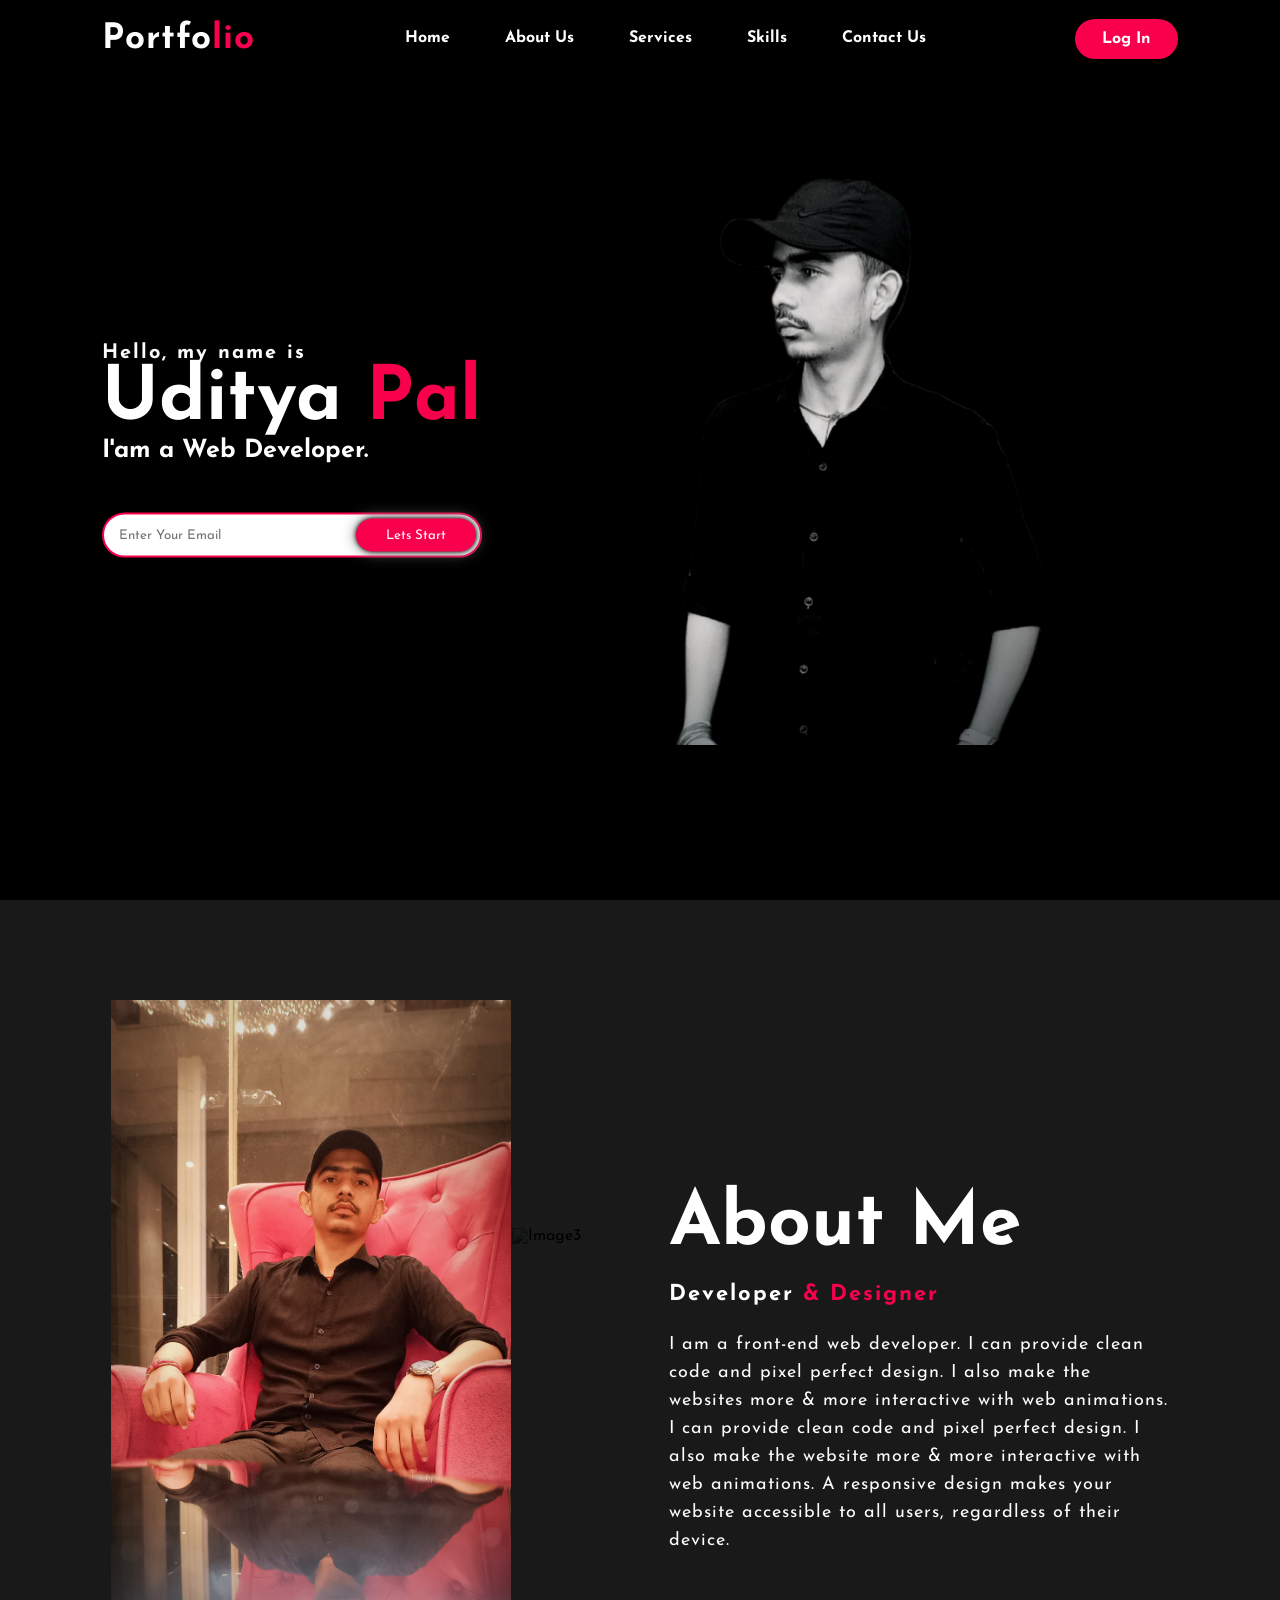
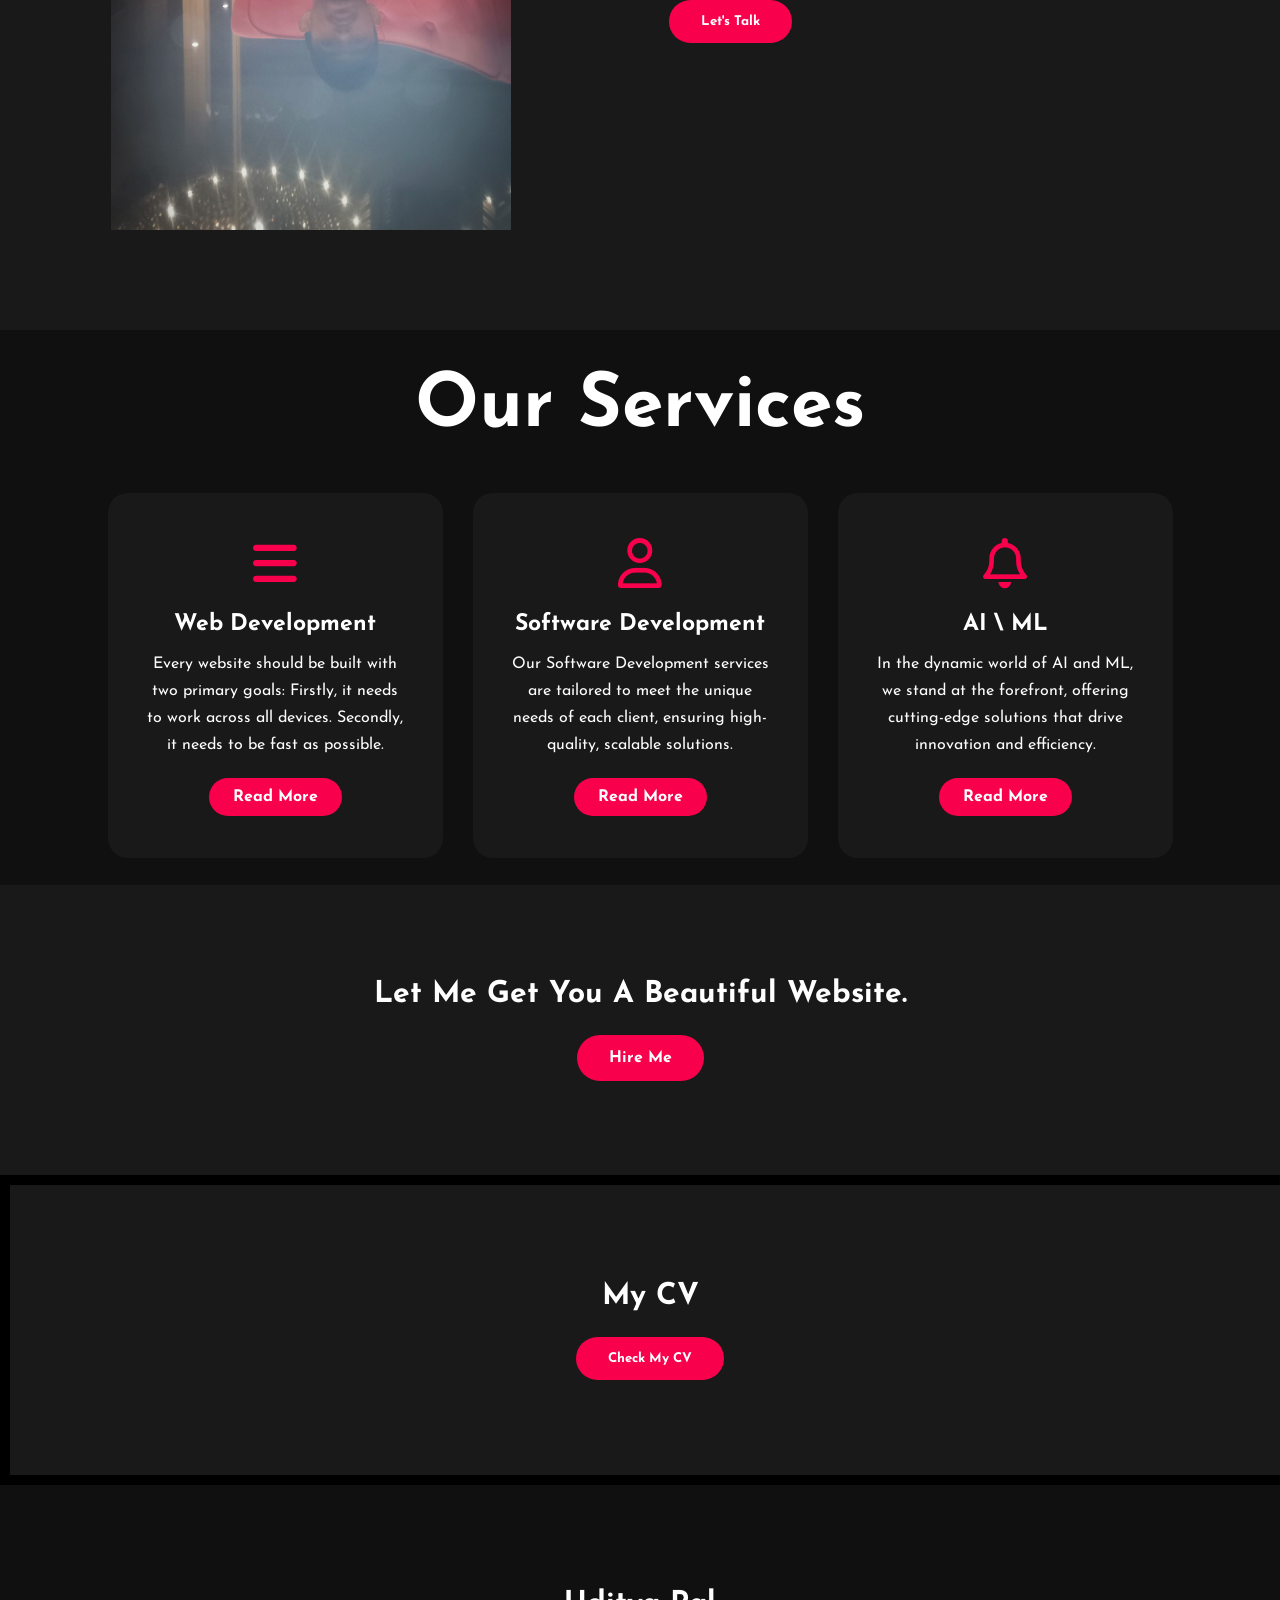
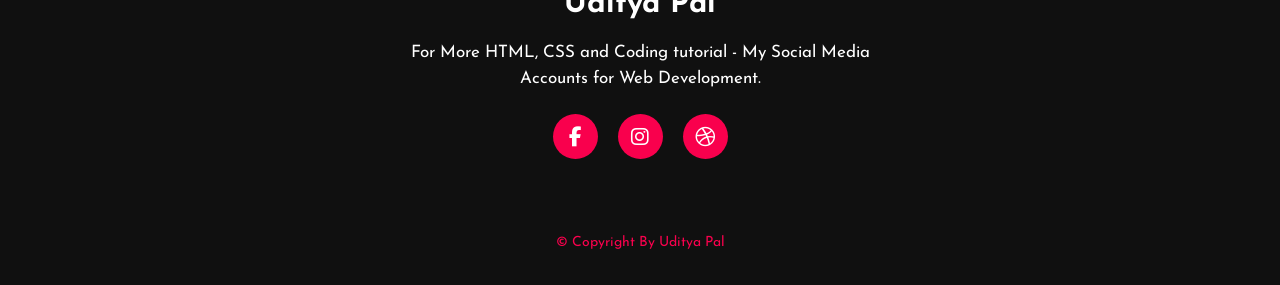
==== index.html @ d12c1356 "fix" ====
<!DOCTYPE html>
<html lang="en">
  <head>
    <meta charset="UTF-8" />
    <meta name="viewport" content="width=device-width, initial-scale=1.0" />
    <meta name="description" content="MY PORTFOLIO WEBSITE" />
    <title>MY PORTFOLIO WEBSITE</title>
    <link rel="stylesheet" href="style.css" />
    <link rel="preconnect" href="https://fonts.googleapis.com" />
    <link rel="preconnect" href="https://fonts.gstatic.com" crossorigin />
    <link
      href="https://fonts.googleapis.com/css2?family=Josefin+Sans:ital,wght@0,100;0,200;0,300;0,400;0,500;0,600;0,700;1,100;1,200;1,300;1,400;1,500;1,600;1,700&display=swap"
      rel="stylesheet"
    />
    <link
      rel="stylesheet"
      href="https://cdnjs.cloudflare.com/ajax/libs/font-awesome/6.5.1/css/all.min.css"
      integrity="sha512-DTOQO9RWCH3ppGqcWaEA1BIZOC6xxalwEsw9c2QQeAIftl+Vegovlnee1c9QX4TctnWMn13TZye+giMm8e2LwA=="
      crossorigin="anonymous"
      referrerpolicy="no-referrer"
    />
  </head>
  <body>
    <div class="hero" id="Home">
      <nav>
        <h2 class="logo">Portfo<span>lio</span></h2>
        <ul>
          <li><a href="#Home">Home</a></li>
          <li><a href="#About">About Us</a></li>
          <li><a href="#services">Services</a></li>
          <li><a href="skill.html">Skills</a></li>
          <li><a href="#">Contact Us</a></li>
        </ul>
        <a href="login.html" target="_blank" class="btn">Log In</a>
      </nav>
      <div class="content">
        <h4>Hello, my name is</h4>
        <h1>Uditya <span>Pal</span></h1>
        <h3>I'am a Web Developer.</h3>
        <div class="newsletter">
          <form>
            <input
              type="email"
              name="email"
              id="mail"
              placeholder="Enter Your Email"
            />
            <input type="submit" name="submit" value="Lets Start" />
          </form>
        </div>
      </div>
    </div>
    <!-- About Section  -->
    <section class="about" id="About">
      <div class="main">
        <img src="./Assets/image2.jpg" alt="image2" />
        <img
          id="image3"
          src="https://encrypted-tbn0.gstatic.com/images?q=tbn:ANd9GcSW08mKrQ0xqwx54o-N0h3GNaSxqOYgHWDZ5w&usqp=CAU"
          alt="Image3"
        />
        <div class="about-text">
          <h2>About Me</h2>
          <h5>Developer <span>& Designer</span></h5>
          <p>
            I am a front-end web developer. I can provide clean code and pixel
            perfect design. I also make the websites more & more interactive
            with web animations. I can provide clean code and pixel perfect
            design. I also make the website more & more interactive with web
            animations. A responsive design makes your website accessible to all
            users, regardless of their device.
          </p>
          <button type="button">Let's Talk</button>
        </div>
      </div>
    </section>

    <!-- Services section -->
    <section>
      <div class="services" id="services">
        <div class="title">
          <h2>Our Services</h2>
        </div>
        <div class="box">
          <div class="card">
         
            <i class="fa-solid fa-bars"></i>
            <h5>Web Development</h5>
            <div class="para">
              <p>
                Every website should be built with two primary goals: Firstly,
                it needs to work across all devices. Secondly, it needs to be
                fast as possible.
              </p>
              <p style="text-align: center">
                <a href="#" class="button">Read More</a>
              </p>
            </div>
          </div>
          <div class="card">
            <i class="fa-regular fa-user"></i>
            <h5>Software Development</h5>
            <div class="para">
              <p>
                Our Software Development services are tailored to meet the unique needs of each client, ensuring high-quality, scalable solutions.
              </p>
              <p style="text-align: center">
                <a href="#" class="button">Read More</a>
              </p>
            </div>
          </div>
          <div class="card">
            <i class="fa-regular fa-bell"></i>
            <h5>AI \ ML</h5>
            <div class="para">
              <p>
                In the dynamic world of AI and ML, we stand at the forefront, offering cutting-edge solutions that drive innovation and efficiency.
              </p>
              <p style="text-align: center">
                <a href="#" class="button">Read More</a>
              </p>
            </div>
          </div>
        </div>
      </div>
    </section>
    <!-- Contact me  -->

    <div class="contact-me">
      <p>Let Me Get You A Beautiful Website.</p>
      <a href="#" class="button-two">Hire Me</a>
    </div>
    <div class="My-cv">
      <p>My CV</p>
      <button class="button-two" onclick="window.open('Resume.pdf')">
        Check My CV
      </button>
    </div>

    <!-- Footer  -->

    <footer>
      <p>Uditya Pal</p>
      <p>
        For More HTML, CSS and Coding tutorial - My Social Media Accounts for
        Web Development.
      </p>
      <div class="social">
        <a href="#"><i class="fa-brands fa-facebook-f"></i></a>
        <a href="#"><i class="fa-brands fa-instagram"></i></a>
        <a href="#"><i class="fa-brands fa-dribbble"></i></a>
      </div>
      <p class="end">&copy; Copyright By Uditya Pal</p>
    </footer>
    <script src="script.js"></script>
  </body>
</html>
---- style.css ----
* {
    margin: 0;
    padding: 0;
    box-sizing: border-box;
    font-family: 'Josefin Sans', sans-serif;
}

body {
    background-color: #000000;
    height: 100vh;
    width: 100vw;
    overflow-x: hidden;
}

.hero {
    height: 100vh;
    width: 100vw;
    background-image: url(./Assets/Image-1.jpg);
    background-size: 69vw;
    background-position: center;
    background-repeat: no-repeat;
    object-fit: contain;
    overflow-x: hidden;
}

nav {
    display: flex;
    align-items: center;
    justify-content: space-between;
    padding-top: 1.5%;
    padding-right: 8%;
    padding-left: 8%;
}

.logo {
    color: white;
    font-size: 35px;
    letter-spacing: 1px;
    cursor: pointer;
}

.logo span {
    color: #f9004d;
}

nav ul li {
    list-style-type: none;
    display: inline-block;
    padding: 10px 25px;
}

nav ul li a {
    color: white;
    text-decoration: none;
    font-weight: bold;
    text-transform: capitalize;
}

li a::after {
    content: '';
    display: flex;
    width: 100%;
    height: 2px;
    background-color: rgb(255, 0, 0);
    border-radius: 5px;
    left: 0;
    top: 17px;
    transform-origin: right;
    transform: scaleX(0);
    transition: transform 0.5s;
}

li a:hover::after {
    transform-origin: left;
    transform: scaleX(1);
}

nav ul li a:hover {
    color: #f9004d;
    transition: 0.4s;
}

.btn {
    background-color: #f9004d;
    color: white;
    text-decoration: none;
    border: 2px solid transparent;
    font-weight: bold;
    border-radius: 30px;
    padding: 10px 25px;
    transition: 0.4s;
}

.btn:hover {
    transform: scale(1.2);
    color: red;
    background-color: white;
    text-shadow: 2px 2px 10px rgba(68, 68, 66, 0.386);
}

.content {
    position: absolute;
    top: 50%;
    left: 8%;
    transform: translateY(-50%);
}

h1 {
    color: white;
    margin: 4%, 0%, 4%, 0%;
    font-size: 75px;
}

h3 {
    color: white;
    font-size: 25px;
    margin-bottom: 50px;
}

h4 {
    color: #fcfcfc;
    letter-spacing: 2px;
    font-size: 20px;
}

.newsletter form {
    width: 380px;
    max-width: 100%;
    position: relative;
}

.newsletter form input:first-child {
    display: inline-block;
    width: 100%;
    padding: 14px 130px 14px 15px;
    border: 2px solid #f9004d;
    outline: none;
    border-radius: 30px;
}

.newsletter form input:nth-child(2) {
    position: absolute;
    display: inline-block;
    outline: none;
    border: none;
    padding: 10px 30px;
    border-radius: 30px;
    background-color: #f9004d;
    color: white;
    box-shadow: 0px 0px 5px #000, 0px 0px 15px #858585;
    top: 6px;
    right: 6px;
    cursor: pointer;
}

.newsletter form input:nth-child(2):hover {
    background-color: rgb(198, 36, 74);
}

.content h1 span {
    color: #f9004d;
}

.about {
    width: 100%;
    padding: 100px 0px;
    background-color: #191919;
}

.about img {
    height: auto;
    width: 400px;
}

.about-text {
    width: 500px;
}

.main {
    width:100vw;
    max-width: 95%;
    margin: 0 auto;
    display: flex;
    align-items: center;
    justify-content: space-around;
}

#image3{
    mix-blend-mode: multiply;
    /* filter: contrast(1); */
    position: absolute;
    left: 40%;
    z-index: 1;
    margin-bottom: 28%;
}
.about-text h2 {
    position: relative;
    color: white;
    font-size: 75px;
    z-index: 2;
    text-transform: capitalize;
    margin-bottom: 20px;
}

.about-text h5 {
    position: relative;
    z-index: 2;
    color: white;
    letter-spacing: 2px;
    font-size: 22px;
    margin-bottom: 25px;
    text-transform: capitalize;
}

.about-text h5 span {
    position: relative;
    color: #f9004d;
    z-index: 2;
}

.about-text p {
    color: #fcfcfc;
    position: relative;
    letter-spacing: 1px;
    z-index: 2;
    line-height: 28px;
    font-size: 18px;
    margin-bottom: 45px;
}

button {
    background-color: #f9004d;
    color: white;
    text-decoration: none;
    border: 2px solid transparent;
    font-weight: bold;
    padding: 13px 30px;
    border-radius: 30px;
    transition: 0.4s;
}

button:hover {
    background-color: transparent;
    border: 2px solid #f9004d;
    cursor: pointer;
}

.services {
    background-color: #101010;
    width: 100vw;
    padding: 10px 0px;
}

.title h2 {
    color: white;
    font-size: 75px;
    width: 1130px;
    margin: 30px auto;
    text-align: center;
}

.box {
    display: flex;
    justify-content: center;
    align-items: center;
    min-height: 400px;
}

.card {
    height: 365px;
    width: 335px;
    padding: 20px 35px;
    background: #191919;
    border-radius: 20px;
    margin: 15px;
    position: relative;
    overflow: hidden;
    text-align: center;
}

.card i {
    color: #f9004d;
    font-size: 50px;
    margin: 25px 0px;
    display: block;
    text-align: center;
}

.card h5 {
    color: white;
    font-size: 23px;
    margin-bottom: 15px;
}
.para p {
    color: #fcfcfc;
    font-size: 16px;
    margin-bottom: 25px;
    line-height: 27px;
}

.card .button {
    background-color: #f9004d;
    color: white;
    text-decoration: none;
    border: 2px solid transparent;
    font-weight: bold;
    padding: 9px 22px;
    border-radius: 30px;
    transition: 0.4s;
}

.card .button:hover {
    background-color: transparent;
    border: 2px solid #f9004d;
    cursor: pointer;
}

.contact-me {
    width: 100%;
    height: 290px;
    background: #191919;
    display: flex;
    justify-content: center;
    align-items: center;
    flex-direction: column;
}

.contact-me p {
    color: white;
    font-size: 30px;
    font-weight: bold;
    margin-bottom: 25px;
}

.contact-me .button-two {
    background-color: #f9004d;
    color: white;
    text-decoration: none;
    border: 2px solid transparent;
    font-weight: bold;
    padding: 13px 30px;
    border-radius: 30px;
    transition: 0.4s;
}

.contact-me .button-two:hover {
    background-color: transparent;
    border: 2px solid #f9004d;
    cursor: pointer;
}

.My-cv {
    width: 100%;
    height: 290px;
    background: #191919;
    display: flex;
    justify-content: center;
    align-items: center;
    flex-direction: column;
    margin: 10px;
}

.My-cv p {
    color: white;
    font-size: 30px;
    font-weight: bold;
    margin-bottom: 25px;
}

.My-cv .button-two {
    background-color: #f9004d;
    color: white;
    text-decoration: none;
    border: 2px solid transparent;
    font-weight: bold;
    padding: 13px 30px;
    border-radius: 30px;
    transition: 0.4s;
}

.My-cv .button-two:hover {
    background-color: transparent;
    border: 2px solid #f9004d;
    cursor: pointer;
}

footer {
    position: relative;
    width: 100%;
    height: 400px;
    background: #101010;
    display: flex;
    flex-direction: column;
    align-items: center;
    justify-content: center;
}

footer p:nth-child(1) {
    font-size: 30px;
    font-weight: bold;
    color: white;
    margin-bottom: 20px;
}

footer p:nth-child(2) {
    color: white;
    font-size: 17px;
    width: 500px;
    text-align: center;
    line-height: 26px;
}

.social {
    display: flex;
}

.social a {
    width: 45px;
    height: 45px;
    display: flex;
    align-items: center;
    justify-content: center;
    background: #f9004d;
    border-radius: 50%;
    margin: 22px 10px;
    color: white;
    text-decoration: none;
    font-size: 20px;
}

.social a:hover {
    transform: scale(1.3);
    transition: 0.3s;
}

.end {
    position: absolute;
    color: #f9004d;
    bottom: 35px;
    font-size: 14px;
}

@media screen and (max-width: 768px) {
    body {
        overflow-x: hidden;
    }
    .hero {
        background-size: 100vw;
        overflow-x: hidden;
    }

    nav {
        padding-right: 5%;
        padding-left: 5%;
    }

    .content {
        left: 5%;
    }

    .about {
        padding: 50px 0px;
    }

    .about img {
        width: 300px;
    }

    .about-text {
        width: 400px;
    }

    .main {
        flex-direction: column;
    }

    .about-text h2 {
        font-size: 50px;
    }

    .about-text h5 {
        font-size: 20px;
    }

    .about-text p {
        font-size: 16px;
    }

    .services {
        padding: 50px 0px;
    }

    .title h2 {
        font-size: 50px;
    }

    .box {
        flex-direction: column;
    }

    .card {
        width: 100%;
        margin: 10px 0px;
    }

    .card h5 {
        font-size: 20px;
    }

    .para p {
        font-size: 14px;
    }

    .contact-me {
        height: 250px;
    }

    .contact-me p {
        font-size: 25px;
    }

    .contact-me .button-two {
        padding: 10px 25px;
    }

    .My-cv {
        height: 250px;
    }

    .My-cv p {
        font-size: 25px;
    }

    .My-cv .button-two {
        padding: 10px 25px;
    }

    footer {
        height: 350px;
    }

    footer p:nth-child(1) {
        font-size: 25px;
    }

    footer p:nth-child(2) {
        font-size: 15px;
    }

    .social a {
        width: 40px;
        height: 40px;
        font-size: 18px;
    }

    .end {
        font-size: 12px;
    }
}

@media screen and (max-width: 480px) {
    body{
        min-height: 100vh;
       width: 100vw;   
        overflow-x: hidden;
    }
    .hero {
        background-size: cover;
    }

    .logo {
        font-size: 25px;
    }

    nav ul li {
        padding: 5px 15px;
    }

    .btn {
        padding: 8px 20px;
    }

    .content {
        left: 3%;
    }

    h1 {
        font-size: 50px;
    }

    h3 {
        font-size: 20px;
    }

    .about img {
        width: 250px;
    }

    .about-text {
        width: 300px;
    }

    .about-text h2 {
        font-size: 40px;
    }

    .about-text h5 {
        font-size: 18px;
    }

    .about-text p {
        font-size: 14px;
    }

    .title h2 {
        font-size: 40px;
        justify-content: center;
    }

    .card {
        width: 90%;
    }

    .card h5 {
        font-size: 18px;
    }

    .para p {
        font-size: 12px;
    }

    .contact-me p {
        font-size: 20px;
    }

    .contact-me .button-two {
        padding: 8px 20px;
    }

    .My-cv p {
        font-size: 20px;
    }

    .My-cv .button-two {
        padding: 8px 20px;
    }

    footer p:nth-child(1) {
        font-size: 20px;
    }

    footer p:nth-child(2) {
        font-size: 14px;
    }

    .social a {
        width: 35px;
        height: 35px;
        font-size: 16px;
    }

    .end {
        font-size: 10px;
    }
}
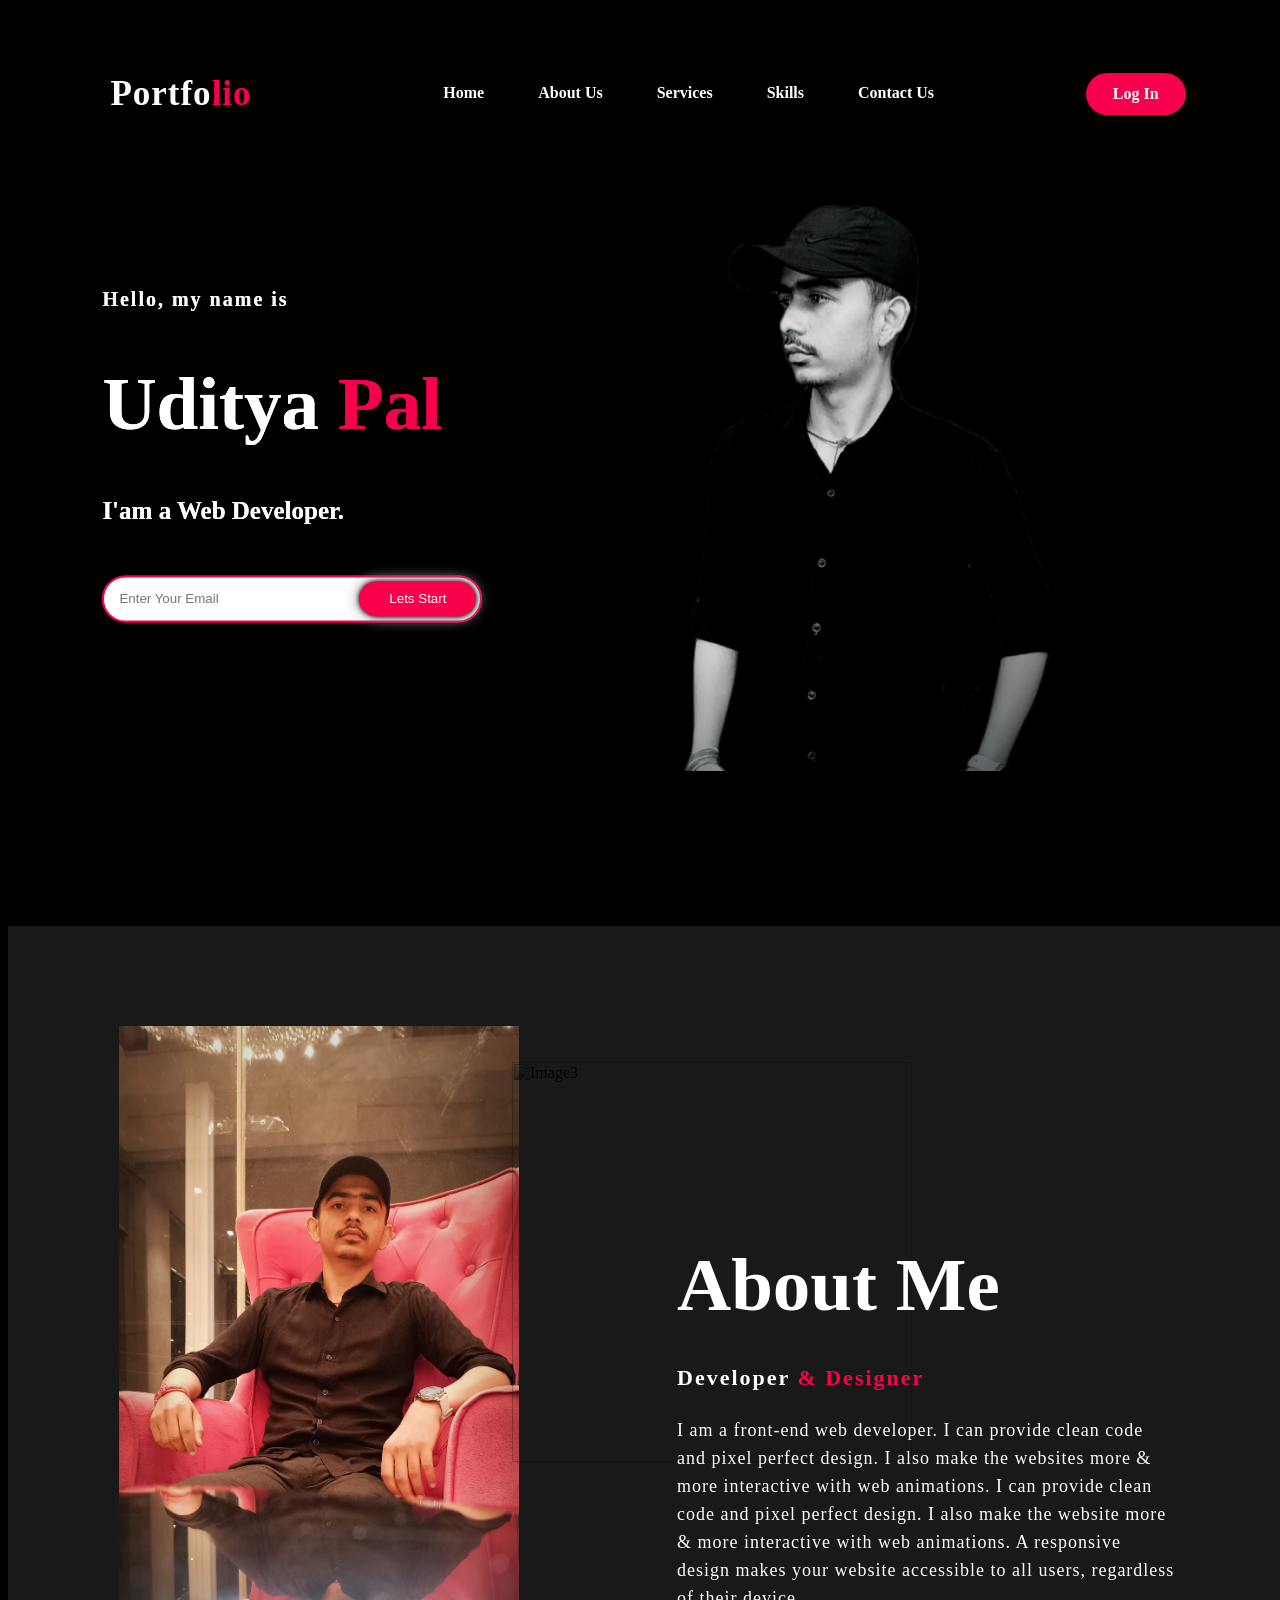
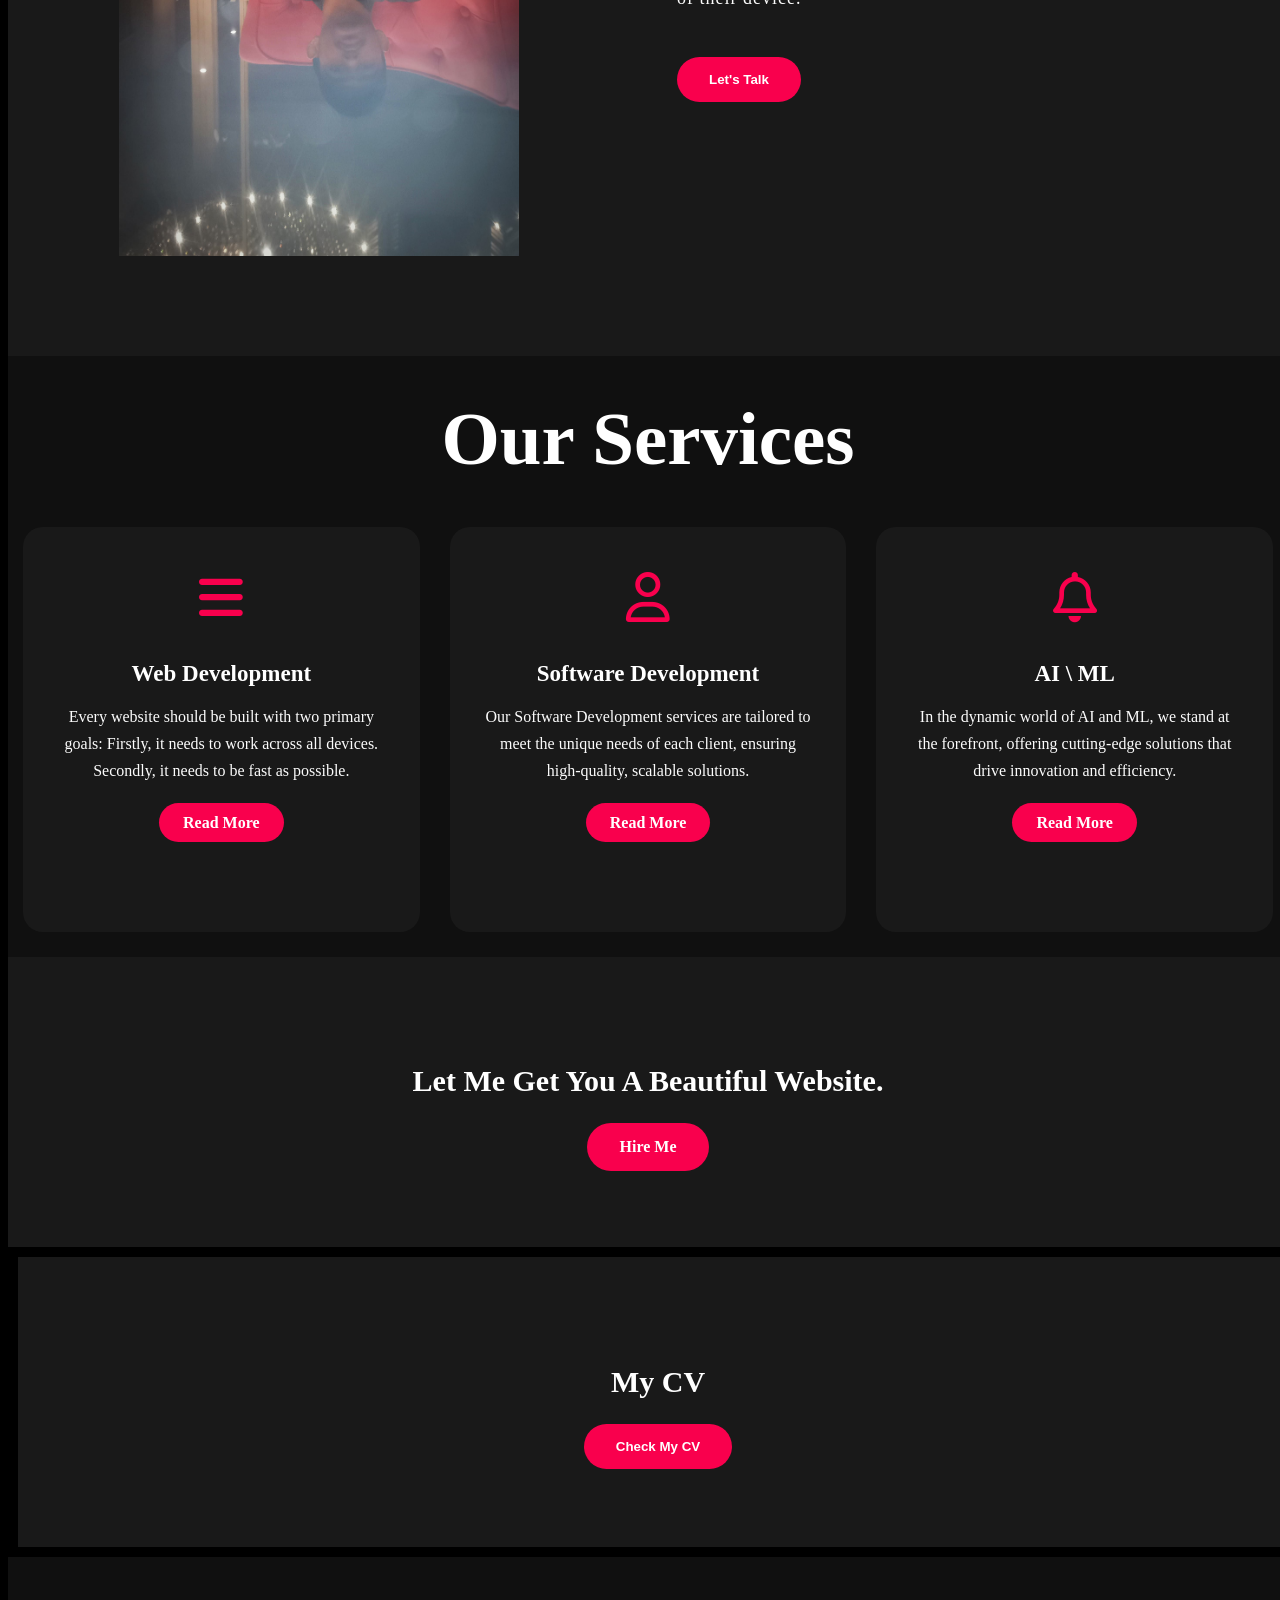
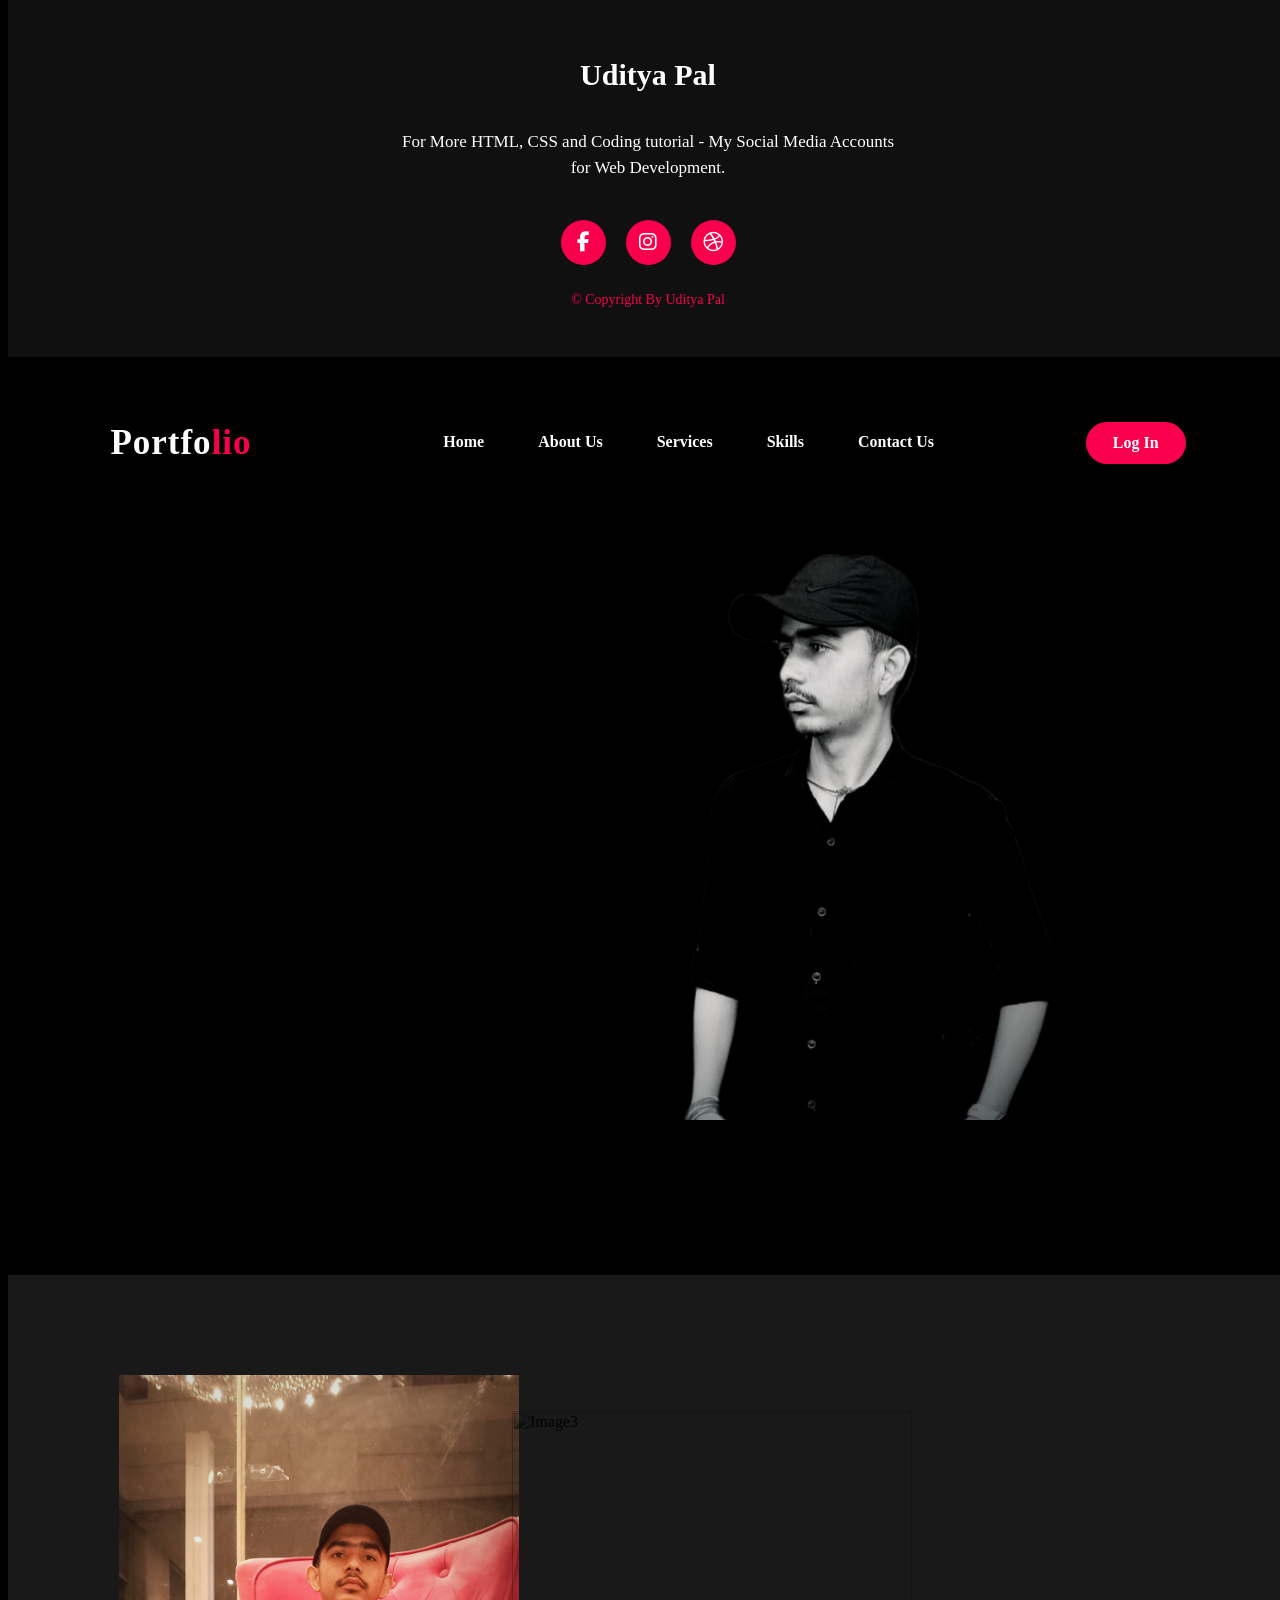
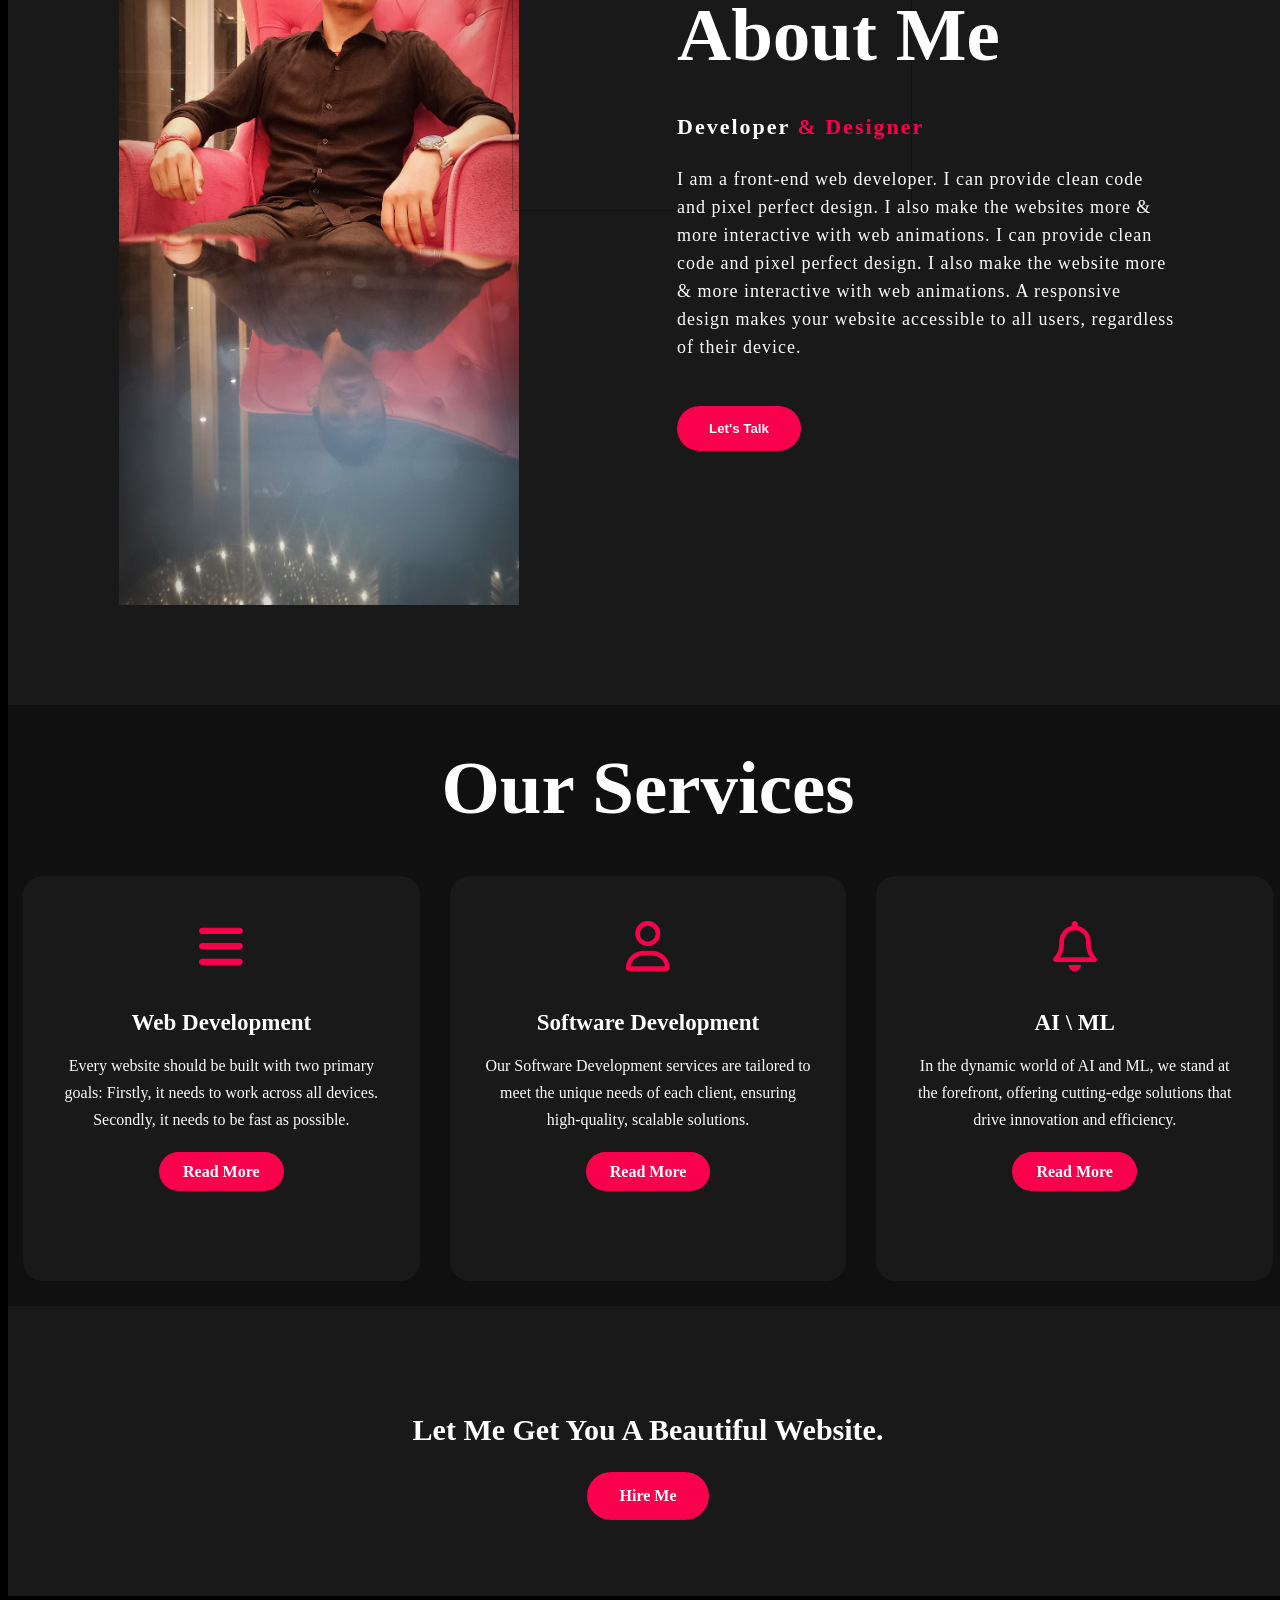
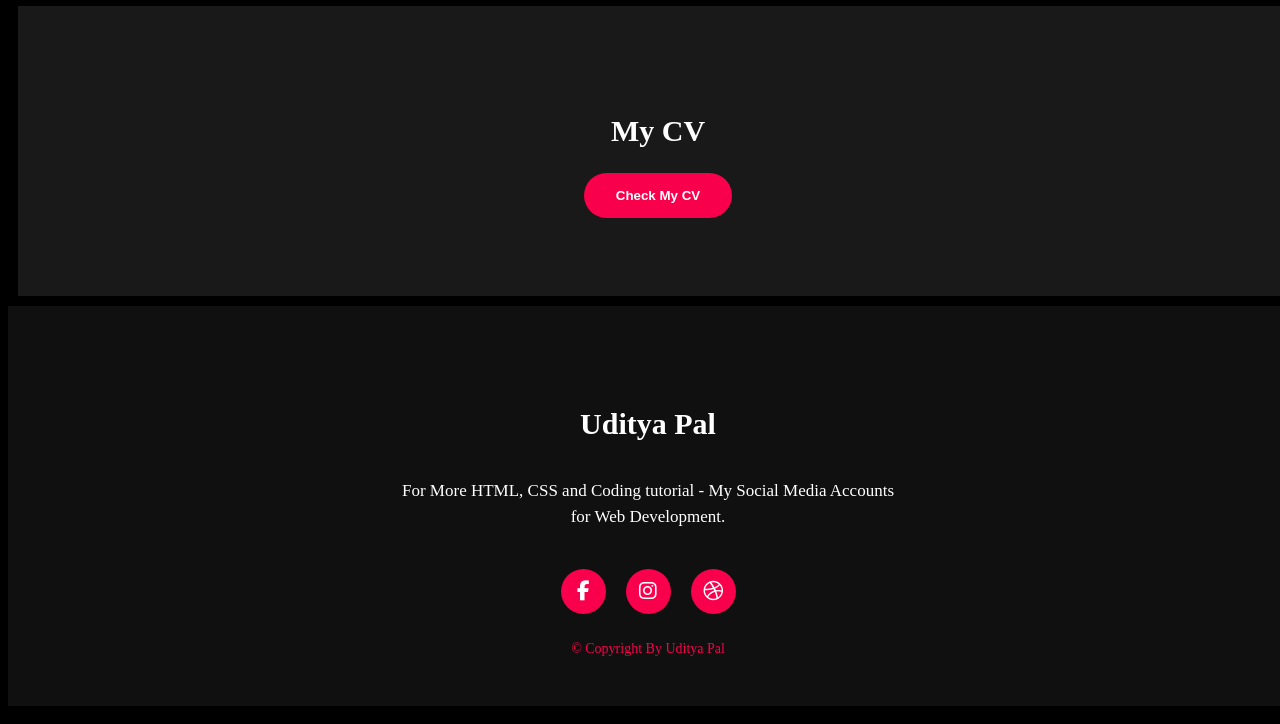
==== commit 68fa72bc: "fix" ====
--- a/index.html
+++ b/index.html
@@ -1,3 +1,4 @@
+<<<<<<< HEAD
 <!DOCTYPE html>
 <html lang="en">
   <head>
@@ -155,3 +156,162 @@
     <script src="script.js"></script>
   </body>
 </html>
+=======
+<!DOCTYPE html>
+<html lang="en">
+  <head>
+    <meta charset="UTF-8" />
+    <meta name="viewport" content="width=device-width, initial-scale=1.0" />
+    <meta name="description" content="MY PORTFOLIO WEBSITE" />
+    <title>MY PORTFOLIO WEBSITE</title>
+    <link rel="stylesheet" href="style.css" />
+    <link rel="preconnect" href="https://fonts.googleapis.com" />
+    <link rel="preconnect" href="https://fonts.gstatic.com" crossorigin />
+    <link
+      href="https://fonts.googleapis.com/css2?family=Josefin+Sans:ital,wght@0,100;0,200;0,300;0,400;0,500;0,600;0,700;1,100;1,200;1,300;1,400;1,500;1,600;1,700&display=swap"
+      rel="stylesheet"
+    />
+    <link
+      rel="stylesheet"
+      href="https://cdnjs.cloudflare.com/ajax/libs/font-awesome/6.5.1/css/all.min.css"
+      integrity="sha512-DTOQO9RWCH3ppGqcWaEA1BIZOC6xxalwEsw9c2QQeAIftl+Vegovlnee1c9QX4TctnWMn13TZye+giMm8e2LwA=="
+      crossorigin="anonymous"
+      referrerpolicy="no-referrer"
+    />
+  </head>
+  <body>
+    <div class="hero" id="Home">
+      <nav>
+        <h2 class="logo">Portfo<span>lio</span></h2>
+        <ul>
+          <li><a href="#Home">Home</a></li>
+          <li><a href="#About">About Us</a></li>
+          <li><a href="#services">Services</a></li>
+          <li><a href="skill.html">Skills</a></li>
+          <li><a href="#">Contact Us</a></li>
+        </ul>
+        <a href="login.html" target="_blank" class="btn">Log In</a>
+      </nav>
+      <div class="content">
+        <h4>Hello, my name is</h4>
+        <h1>Uditya <span>Pal</span></h1>
+        <h3>I'am a Web Developer.</h3>
+        <div class="newsletter">
+          <form>
+            <input
+              type="email"
+              name="email"
+              id="mail"
+              placeholder="Enter Your Email"
+            />
+            <input type="submit" name="submit" value="Lets Start" />
+          </form>
+        </div>
+      </div>
+    </div>
+    <!-- About Section  -->
+    <section class="about" id="About">
+      <div class="main">
+        <img src="image2.jpg" alt="image2" />
+        <img
+          id="image3"
+          src="https://encrypted-tbn0.gstatic.com/images?q=tbn:ANd9GcSW08mKrQ0xqwx54o-N0h3GNaSxqOYgHWDZ5w&usqp=CAU"
+          alt="Image3"
+        />
+        <div class="about-text">
+          <h2>About Me</h2>
+          <h5>Developer <span>& Designer</span></h5>
+          <p>
+            I am a front-end web developer. I can provide clean code and pixel
+            perfect design. I also make the websites more & more interactive
+            with web animations. I can provide clean code and pixel perfect
+            design. I also make the website more & more interactive with web
+            animations. A responsive design makes your website accessible to all
+            users, regardless of their device.
+          </p>
+          <button type="button">Let's Talk</button>
+        </div>
+      </div>
+    </section>
+
+    <!-- Services section -->
+    <section>
+      <div class="services" id="services">
+        <div class="title">
+          <h2>Our Services</h2>
+        </div>
+        <div class="box">
+          <div class="card">
+         
+            <i class="fa-solid fa-bars"></i>
+            <h5>Web Development</h5>
+            <div class="para">
+              <p>
+                Every website should be built with two primary goals: Firstly,
+                it needs to work across all devices. Secondly, it needs to be
+                fast as possible.
+              </p>
+              <p style="text-align: center">
+                <a href="#" class="button">Read More</a>
+              </p>
+            </div>
+          </div>
+          <div class="card">
+            <i class="fa-regular fa-user"></i>
+            <h5>Software Development</h5>
+            <div class="para">
+              <p>
+                Our Software Development services are tailored to meet the unique needs of each client, ensuring high-quality, scalable solutions.
+              </p>
+              <p style="text-align: center">
+                <a href="#" class="button">Read More</a>
+              </p>
+            </div>
+          </div>
+          <div class="card">
+            <i class="fa-regular fa-bell"></i>
+            <h5>AI \ ML</h5>
+            <div class="para">
+              <p>
+                In the dynamic world of AI and ML, we stand at the forefront, offering cutting-edge solutions that drive innovation and efficiency.
+              </p>
+              <p style="text-align: center">
+                <a href="#" class="button">Read More</a>
+              </p>
+            </div>
+          </div>
+        </div>
+      </div>
+    </section>
+    <!-- Contact me  -->
+
+    <div class="contact-me">
+      <p>Let Me Get You A Beautiful Website.</p>
+      <a href="#" class="button-two">Hire Me</a>
+    </div>
+    <div class="My-cv">
+      <p>My CV</p>
+      <button class="button-two" onclick="window.open('Resume.pdf')">
+        Check My CV
+      </button>
+    </div>
+
+    <!-- Footer  -->
+
+    <footer>
+      <p>Uditya Pal</p>
+      <p>
+        For More HTML, CSS and Coding tutorial - My Social Media Accounts for
+        Web Development.
+      </p>
+      <div class="social">
+        <a href="#"><i class="fa-brands fa-facebook-f"></i></a>
+        <a href="#"><i class="fa-brands fa-instagram"></i></a>
+        <a href="#"><i class="fa-brands fa-dribbble"></i></a>
+      </div>
+      <p class="end">&copy; Copyright By Uditya Pal</p>
+    </footer>
+    <script src="script.js"></script>
+  </body>
+</html>
+>>>>>>> 70adc6c107f66bb4c1bd377ada9e44c738a33cc6
--- a/style.css
+++ b/style.css
@@ -1,3 +1,4 @@
+<<<<<<< HEAD
 * {
     margin: 0;
     padding: 0;
@@ -662,4 +663,670 @@
     .end {
         font-size: 10px;
     }
+=======
+* {
+    margin: 0;
+    padding: 0;
+    box-sizing: border-box;
+    font-family: 'Josefin Sans', sans-serif;
+}
+
+body {
+    background-color: #000000;
+    height: 100vh;
+    width: 100vw;
+    overflow-x: hidden;
+}
+
+.hero {
+    height: 100vh;
+    width: 100vw;
+    background-image: url(Image-1.jpg);
+    background-size: 69vw;
+    background-position: center;
+    background-repeat: no-repeat;
+    object-fit: contain;
+    overflow-x: hidden;
+}
+
+nav {
+    display: flex;
+    align-items: center;
+    justify-content: space-between;
+    padding-top: 1.5%;
+    padding-right: 8%;
+    padding-left: 8%;
+}
+
+.logo {
+    color: white;
+    font-size: 35px;
+    letter-spacing: 1px;
+    cursor: pointer;
+}
+
+.logo span {
+    color: #f9004d;
+}
+
+nav ul li {
+    list-style-type: none;
+    display: inline-block;
+    padding: 10px 25px;
+}
+
+nav ul li a {
+    color: white;
+    text-decoration: none;
+    font-weight: bold;
+    text-transform: capitalize;
+}
+
+li a::after {
+    content: '';
+    display: flex;
+    width: 100%;
+    height: 2px;
+    background-color: rgb(255, 0, 0);
+    border-radius: 5px;
+    left: 0;
+    top: 17px;
+    transform-origin: right;
+    transform: scaleX(0);
+    transition: transform 0.5s;
+}
+
+li a:hover::after {
+    transform-origin: left;
+    transform: scaleX(1);
+}
+
+nav ul li a:hover {
+    color: #f9004d;
+    transition: 0.4s;
+}
+
+.btn {
+    background-color: #f9004d;
+    color: white;
+    text-decoration: none;
+    border: 2px solid transparent;
+    font-weight: bold;
+    border-radius: 30px;
+    padding: 10px 25px;
+    transition: 0.4s;
+}
+
+.btn:hover {
+    transform: scale(1.2);
+    color: red;
+    background-color: white;
+    text-shadow: 2px 2px 10px rgba(68, 68, 66, 0.386);
+}
+
+.content {
+    position: absolute;
+    top: 50%;
+    left: 8%;
+    transform: translateY(-50%);
+}
+
+h1 {
+    color: white;
+    margin: 4%, 0%, 4%, 0%;
+    font-size: 75px;
+}
+
+h3 {
+    color: white;
+    font-size: 25px;
+    margin-bottom: 50px;
+}
+
+h4 {
+    color: #fcfcfc;
+    letter-spacing: 2px;
+    font-size: 20px;
+}
+
+.newsletter form {
+    width: 380px;
+    max-width: 100%;
+    position: relative;
+}
+
+.newsletter form input:first-child {
+    display: inline-block;
+    width: 100%;
+    padding: 14px 130px 14px 15px;
+    border: 2px solid #f9004d;
+    outline: none;
+    border-radius: 30px;
+}
+
+.newsletter form input:nth-child(2) {
+    position: absolute;
+    display: inline-block;
+    outline: none;
+    border: none;
+    padding: 10px 30px;
+    border-radius: 30px;
+    background-color: #f9004d;
+    color: white;
+    box-shadow: 0px 0px 5px #000, 0px 0px 15px #858585;
+    top: 6px;
+    right: 6px;
+    cursor: pointer;
+}
+
+.newsletter form input:nth-child(2):hover {
+    background-color: rgb(198, 36, 74);
+}
+
+.content h1 span {
+    color: #f9004d;
+}
+
+.about {
+    width: 100%;
+    padding: 100px 0px;
+    background-color: #191919;
+}
+
+.about img {
+    height: auto;
+    width: 400px;
+}
+
+.about-text {
+    width: 500px;
+}
+
+.main {
+    width:100vw;
+    max-width: 95%;
+    margin: 0 auto;
+    display: flex;
+    align-items: center;
+    justify-content: space-around;
+}
+
+#image3{
+    mix-blend-mode: multiply;
+    /* filter: contrast(1); */
+    position: absolute;
+    left: 40%;
+    z-index: 1;
+    margin-bottom: 28%;
+}
+.about-text h2 {
+    position: relative;
+    color: white;
+    font-size: 75px;
+    z-index: 2;
+    text-transform: capitalize;
+    margin-bottom: 20px;
+}
+
+.about-text h5 {
+    position: relative;
+    z-index: 2;
+    color: white;
+    letter-spacing: 2px;
+    font-size: 22px;
+    margin-bottom: 25px;
+    text-transform: capitalize;
+}
+
+.about-text h5 span {
+    position: relative;
+    color: #f9004d;
+    z-index: 2;
+}
+
+.about-text p {
+    color: #fcfcfc;
+    position: relative;
+    letter-spacing: 1px;
+    z-index: 2;
+    line-height: 28px;
+    font-size: 18px;
+    margin-bottom: 45px;
+}
+
+button {
+    background-color: #f9004d;
+    color: white;
+    text-decoration: none;
+    border: 2px solid transparent;
+    font-weight: bold;
+    padding: 13px 30px;
+    border-radius: 30px;
+    transition: 0.4s;
+}
+
+button:hover {
+    background-color: transparent;
+    border: 2px solid #f9004d;
+    cursor: pointer;
+}
+
+.services {
+    background-color: #101010;
+    width: 100vw;
+    padding: 10px 0px;
+}
+
+.title h2 {
+    color: white;
+    font-size: 75px;
+    width: 1130px;
+    margin: 30px auto;
+    text-align: center;
+}
+
+.box {
+    display: flex;
+    justify-content: center;
+    align-items: center;
+    min-height: 400px;
+}
+
+.card {
+    height: 365px;
+    width: 335px;
+    padding: 20px 35px;
+    background: #191919;
+    border-radius: 20px;
+    margin: 15px;
+    position: relative;
+    overflow: hidden;
+    text-align: center;
+}
+
+.card i {
+    color: #f9004d;
+    font-size: 50px;
+    margin: 25px 0px;
+    display: block;
+    text-align: center;
+}
+
+.card h5 {
+    color: white;
+    font-size: 23px;
+    margin-bottom: 15px;
+}
+.para p {
+    color: #fcfcfc;
+    font-size: 16px;
+    margin-bottom: 25px;
+    line-height: 27px;
+}
+
+.card .button {
+    background-color: #f9004d;
+    color: white;
+    text-decoration: none;
+    border: 2px solid transparent;
+    font-weight: bold;
+    padding: 9px 22px;
+    border-radius: 30px;
+    transition: 0.4s;
+}
+
+.card .button:hover {
+    background-color: transparent;
+    border: 2px solid #f9004d;
+    cursor: pointer;
+}
+
+.contact-me {
+    width: 100%;
+    height: 290px;
+    background: #191919;
+    display: flex;
+    justify-content: center;
+    align-items: center;
+    flex-direction: column;
+}
+
+.contact-me p {
+    color: white;
+    font-size: 30px;
+    font-weight: bold;
+    margin-bottom: 25px;
+}
+
+.contact-me .button-two {
+    background-color: #f9004d;
+    color: white;
+    text-decoration: none;
+    border: 2px solid transparent;
+    font-weight: bold;
+    padding: 13px 30px;
+    border-radius: 30px;
+    transition: 0.4s;
+}
+
+.contact-me .button-two:hover {
+    background-color: transparent;
+    border: 2px solid #f9004d;
+    cursor: pointer;
+}
+
+.My-cv {
+    width: 100%;
+    height: 290px;
+    background: #191919;
+    display: flex;
+    justify-content: center;
+    align-items: center;
+    flex-direction: column;
+    margin: 10px;
+}
+
+.My-cv p {
+    color: white;
+    font-size: 30px;
+    font-weight: bold;
+    margin-bottom: 25px;
+}
+
+.My-cv .button-two {
+    background-color: #f9004d;
+    color: white;
+    text-decoration: none;
+    border: 2px solid transparent;
+    font-weight: bold;
+    padding: 13px 30px;
+    border-radius: 30px;
+    transition: 0.4s;
+}
+
+.My-cv .button-two:hover {
+    background-color: transparent;
+    border: 2px solid #f9004d;
+    cursor: pointer;
+}
+
+footer {
+    position: relative;
+    width: 100%;
+    height: 400px;
+    background: #101010;
+    display: flex;
+    flex-direction: column;
+    align-items: center;
+    justify-content: center;
+}
+
+footer p:nth-child(1) {
+    font-size: 30px;
+    font-weight: bold;
+    color: white;
+    margin-bottom: 20px;
+}
+
+footer p:nth-child(2) {
+    color: white;
+    font-size: 17px;
+    width: 500px;
+    text-align: center;
+    line-height: 26px;
+}
+
+.social {
+    display: flex;
+}
+
+.social a {
+    width: 45px;
+    height: 45px;
+    display: flex;
+    align-items: center;
+    justify-content: center;
+    background: #f9004d;
+    border-radius: 50%;
+    margin: 22px 10px;
+    color: white;
+    text-decoration: none;
+    font-size: 20px;
+}
+
+.social a:hover {
+    transform: scale(1.3);
+    transition: 0.3s;
+}
+
+.end {
+    position: absolute;
+    color: #f9004d;
+    bottom: 35px;
+    font-size: 14px;
+}
+
+@media screen and (max-width: 768px) {
+    body {
+        overflow-x: hidden;
+    }
+    .hero {
+        background-size: 100vw;
+        overflow-x: hidden;
+    }
+
+    nav {
+        padding-right: 5%;
+        padding-left: 5%;
+    }
+
+    .content {
+        left: 5%;
+    }
+
+    .about {
+        padding: 50px 0px;
+    }
+
+    .about img {
+        width: 300px;
+    }
+
+    .about-text {
+        width: 400px;
+    }
+
+    .main {
+        flex-direction: column;
+    }
+
+    .about-text h2 {
+        font-size: 50px;
+    }
+
+    .about-text h5 {
+        font-size: 20px;
+    }
+
+    .about-text p {
+        font-size: 16px;
+    }
+
+    .services {
+        padding: 50px 0px;
+    }
+
+    .title h2 {
+        font-size: 50px;
+    }
+
+    .box {
+        flex-direction: column;
+    }
+
+    .card {
+        width: 100%;
+        margin: 10px 0px;
+    }
+
+    .card h5 {
+        font-size: 20px;
+    }
+
+    .para p {
+        font-size: 14px;
+    }
+
+    .contact-me {
+        height: 250px;
+    }
+
+    .contact-me p {
+        font-size: 25px;
+    }
+
+    .contact-me .button-two {
+        padding: 10px 25px;
+    }
+
+    .My-cv {
+        height: 250px;
+    }
+
+    .My-cv p {
+        font-size: 25px;
+    }
+
+    .My-cv .button-two {
+        padding: 10px 25px;
+    }
+
+    footer {
+        height: 350px;
+    }
+
+    footer p:nth-child(1) {
+        font-size: 25px;
+    }
+
+    footer p:nth-child(2) {
+        font-size: 15px;
+    }
+
+    .social a {
+        width: 40px;
+        height: 40px;
+        font-size: 18px;
+    }
+
+    .end {
+        font-size: 12px;
+    }
+}
+
+@media screen and (max-width: 480px) {
+    body{
+        min-height: 100vh;
+       width: 100vw;   
+        overflow-x: hidden;
+    }
+    .hero {
+        background-size: cover;
+    }
+
+    .logo {
+        font-size: 25px;
+    }
+
+    nav ul li {
+        padding: 5px 15px;
+    }
+
+    .btn {
+        padding: 8px 20px;
+    }
+
+    .content {
+        left: 3%;
+    }
+
+    h1 {
+        font-size: 50px;
+    }
+
+    h3 {
+        font-size: 20px;
+    }
+
+    .about img {
+        width: 250px;
+    }
+
+    .about-text {
+        width: 300px;
+    }
+
+    .about-text h2 {
+        font-size: 40px;
+    }
+
+    .about-text h5 {
+        font-size: 18px;
+    }
+
+    .about-text p {
+        font-size: 14px;
+    }
+
+    .title h2 {
+        font-size: 40px;
+        justify-content: center;
+    }
+
+    .card {
+        width: 90%;
+    }
+
+    .card h5 {
+        font-size: 18px;
+    }
+
+    .para p {
+        font-size: 12px;
+    }
+
+    .contact-me p {
+        font-size: 20px;
+    }
+
+    .contact-me .button-two {
+        padding: 8px 20px;
+    }
+
+    .My-cv p {
+        font-size: 20px;
+    }
+
+    .My-cv .button-two {
+        padding: 8px 20px;
+    }
+
+    footer p:nth-child(1) {
+        font-size: 20px;
+    }
+
+    footer p:nth-child(2) {
+        font-size: 14px;
+    }
+
+    .social a {
+        width: 35px;
+        height: 35px;
+        font-size: 16px;
+    }
+
+    .end {
+        font-size: 10px;
+    }
+>>>>>>> 70adc6c107f66bb4c1bd377ada9e44c738a33cc6
 }
--- a/style.css
+++ b/style.css
@@ -1,3 +1,4 @@
+<<<<<<< HEAD
 * {
     margin: 0;
     padding: 0;
@@ -662,4 +663,670 @@
     .end {
         font-size: 10px;
     }
+=======
+* {
+    margin: 0;
+    padding: 0;
+    box-sizing: border-box;
+    font-family: 'Josefin Sans', sans-serif;
+}
+
+body {
+    background-color: #000000;
+    height: 100vh;
+    width: 100vw;
+    overflow-x: hidden;
+}
+
+.hero {
+    height: 100vh;
+    width: 100vw;
+    background-image: url(Image-1.jpg);
+    background-size: 69vw;
+    background-position: center;
+    background-repeat: no-repeat;
+    object-fit: contain;
+    overflow-x: hidden;
+}
+
+nav {
+    display: flex;
+    align-items: center;
+    justify-content: space-between;
+    padding-top: 1.5%;
+    padding-right: 8%;
+    padding-left: 8%;
+}
+
+.logo {
+    color: white;
+    font-size: 35px;
+    letter-spacing: 1px;
+    cursor: pointer;
+}
+
+.logo span {
+    color: #f9004d;
+}
+
+nav ul li {
+    list-style-type: none;
+    display: inline-block;
+    padding: 10px 25px;
+}
+
+nav ul li a {
+    color: white;
+    text-decoration: none;
+    font-weight: bold;
+    text-transform: capitalize;
+}
+
+li a::after {
+    content: '';
+    display: flex;
+    width: 100%;
+    height: 2px;
+    background-color: rgb(255, 0, 0);
+    border-radius: 5px;
+    left: 0;
+    top: 17px;
+    transform-origin: right;
+    transform: scaleX(0);
+    transition: transform 0.5s;
+}
+
+li a:hover::after {
+    transform-origin: left;
+    transform: scaleX(1);
+}
+
+nav ul li a:hover {
+    color: #f9004d;
+    transition: 0.4s;
+}
+
+.btn {
+    background-color: #f9004d;
+    color: white;
+    text-decoration: none;
+    border: 2px solid transparent;
+    font-weight: bold;
+    border-radius: 30px;
+    padding: 10px 25px;
+    transition: 0.4s;
+}
+
+.btn:hover {
+    transform: scale(1.2);
+    color: red;
+    background-color: white;
+    text-shadow: 2px 2px 10px rgba(68, 68, 66, 0.386);
+}
+
+.content {
+    position: absolute;
+    top: 50%;
+    left: 8%;
+    transform: translateY(-50%);
+}
+
+h1 {
+    color: white;
+    margin: 4%, 0%, 4%, 0%;
+    font-size: 75px;
+}
+
+h3 {
+    color: white;
+    font-size: 25px;
+    margin-bottom: 50px;
+}
+
+h4 {
+    color: #fcfcfc;
+    letter-spacing: 2px;
+    font-size: 20px;
+}
+
+.newsletter form {
+    width: 380px;
+    max-width: 100%;
+    position: relative;
+}
+
+.newsletter form input:first-child {
+    display: inline-block;
+    width: 100%;
+    padding: 14px 130px 14px 15px;
+    border: 2px solid #f9004d;
+    outline: none;
+    border-radius: 30px;
+}
+
+.newsletter form input:nth-child(2) {
+    position: absolute;
+    display: inline-block;
+    outline: none;
+    border: none;
+    padding: 10px 30px;
+    border-radius: 30px;
+    background-color: #f9004d;
+    color: white;
+    box-shadow: 0px 0px 5px #000, 0px 0px 15px #858585;
+    top: 6px;
+    right: 6px;
+    cursor: pointer;
+}
+
+.newsletter form input:nth-child(2):hover {
+    background-color: rgb(198, 36, 74);
+}
+
+.content h1 span {
+    color: #f9004d;
+}
+
+.about {
+    width: 100%;
+    padding: 100px 0px;
+    background-color: #191919;
+}
+
+.about img {
+    height: auto;
+    width: 400px;
+}
+
+.about-text {
+    width: 500px;
+}
+
+.main {
+    width:100vw;
+    max-width: 95%;
+    margin: 0 auto;
+    display: flex;
+    align-items: center;
+    justify-content: space-around;
+}
+
+#image3{
+    mix-blend-mode: multiply;
+    /* filter: contrast(1); */
+    position: absolute;
+    left: 40%;
+    z-index: 1;
+    margin-bottom: 28%;
+}
+.about-text h2 {
+    position: relative;
+    color: white;
+    font-size: 75px;
+    z-index: 2;
+    text-transform: capitalize;
+    margin-bottom: 20px;
+}
+
+.about-text h5 {
+    position: relative;
+    z-index: 2;
+    color: white;
+    letter-spacing: 2px;
+    font-size: 22px;
+    margin-bottom: 25px;
+    text-transform: capitalize;
+}
+
+.about-text h5 span {
+    position: relative;
+    color: #f9004d;
+    z-index: 2;
+}
+
+.about-text p {
+    color: #fcfcfc;
+    position: relative;
+    letter-spacing: 1px;
+    z-index: 2;
+    line-height: 28px;
+    font-size: 18px;
+    margin-bottom: 45px;
+}
+
+button {
+    background-color: #f9004d;
+    color: white;
+    text-decoration: none;
+    border: 2px solid transparent;
+    font-weight: bold;
+    padding: 13px 30px;
+    border-radius: 30px;
+    transition: 0.4s;
+}
+
+button:hover {
+    background-color: transparent;
+    border: 2px solid #f9004d;
+    cursor: pointer;
+}
+
+.services {
+    background-color: #101010;
+    width: 100vw;
+    padding: 10px 0px;
+}
+
+.title h2 {
+    color: white;
+    font-size: 75px;
+    width: 1130px;
+    margin: 30px auto;
+    text-align: center;
+}
+
+.box {
+    display: flex;
+    justify-content: center;
+    align-items: center;
+    min-height: 400px;
+}
+
+.card {
+    height: 365px;
+    width: 335px;
+    padding: 20px 35px;
+    background: #191919;
+    border-radius: 20px;
+    margin: 15px;
+    position: relative;
+    overflow: hidden;
+    text-align: center;
+}
+
+.card i {
+    color: #f9004d;
+    font-size: 50px;
+    margin: 25px 0px;
+    display: block;
+    text-align: center;
+}
+
+.card h5 {
+    color: white;
+    font-size: 23px;
+    margin-bottom: 15px;
+}
+.para p {
+    color: #fcfcfc;
+    font-size: 16px;
+    margin-bottom: 25px;
+    line-height: 27px;
+}
+
+.card .button {
+    background-color: #f9004d;
+    color: white;
+    text-decoration: none;
+    border: 2px solid transparent;
+    font-weight: bold;
+    padding: 9px 22px;
+    border-radius: 30px;
+    transition: 0.4s;
+}
+
+.card .button:hover {
+    background-color: transparent;
+    border: 2px solid #f9004d;
+    cursor: pointer;
+}
+
+.contact-me {
+    width: 100%;
+    height: 290px;
+    background: #191919;
+    display: flex;
+    justify-content: center;
+    align-items: center;
+    flex-direction: column;
+}
+
+.contact-me p {
+    color: white;
+    font-size: 30px;
+    font-weight: bold;
+    margin-bottom: 25px;
+}
+
+.contact-me .button-two {
+    background-color: #f9004d;
+    color: white;
+    text-decoration: none;
+    border: 2px solid transparent;
+    font-weight: bold;
+    padding: 13px 30px;
+    border-radius: 30px;
+    transition: 0.4s;
+}
+
+.contact-me .button-two:hover {
+    background-color: transparent;
+    border: 2px solid #f9004d;
+    cursor: pointer;
+}
+
+.My-cv {
+    width: 100%;
+    height: 290px;
+    background: #191919;
+    display: flex;
+    justify-content: center;
+    align-items: center;
+    flex-direction: column;
+    margin: 10px;
+}
+
+.My-cv p {
+    color: white;
+    font-size: 30px;
+    font-weight: bold;
+    margin-bottom: 25px;
+}
+
+.My-cv .button-two {
+    background-color: #f9004d;
+    color: white;
+    text-decoration: none;
+    border: 2px solid transparent;
+    font-weight: bold;
+    padding: 13px 30px;
+    border-radius: 30px;
+    transition: 0.4s;
+}
+
+.My-cv .button-two:hover {
+    background-color: transparent;
+    border: 2px solid #f9004d;
+    cursor: pointer;
+}
+
+footer {
+    position: relative;
+    width: 100%;
+    height: 400px;
+    background: #101010;
+    display: flex;
+    flex-direction: column;
+    align-items: center;
+    justify-content: center;
+}
+
+footer p:nth-child(1) {
+    font-size: 30px;
+    font-weight: bold;
+    color: white;
+    margin-bottom: 20px;
+}
+
+footer p:nth-child(2) {
+    color: white;
+    font-size: 17px;
+    width: 500px;
+    text-align: center;
+    line-height: 26px;
+}
+
+.social {
+    display: flex;
+}
+
+.social a {
+    width: 45px;
+    height: 45px;
+    display: flex;
+    align-items: center;
+    justify-content: center;
+    background: #f9004d;
+    border-radius: 50%;
+    margin: 22px 10px;
+    color: white;
+    text-decoration: none;
+    font-size: 20px;
+}
+
+.social a:hover {
+    transform: scale(1.3);
+    transition: 0.3s;
+}
+
+.end {
+    position: absolute;
+    color: #f9004d;
+    bottom: 35px;
+    font-size: 14px;
+}
+
+@media screen and (max-width: 768px) {
+    body {
+        overflow-x: hidden;
+    }
+    .hero {
+        background-size: 100vw;
+        overflow-x: hidden;
+    }
+
+    nav {
+        padding-right: 5%;
+        padding-left: 5%;
+    }
+
+    .content {
+        left: 5%;
+    }
+
+    .about {
+        padding: 50px 0px;
+    }
+
+    .about img {
+        width: 300px;
+    }
+
+    .about-text {
+        width: 400px;
+    }
+
+    .main {
+        flex-direction: column;
+    }
+
+    .about-text h2 {
+        font-size: 50px;
+    }
+
+    .about-text h5 {
+        font-size: 20px;
+    }
+
+    .about-text p {
+        font-size: 16px;
+    }
+
+    .services {
+        padding: 50px 0px;
+    }
+
+    .title h2 {
+        font-size: 50px;
+    }
+
+    .box {
+        flex-direction: column;
+    }
+
+    .card {
+        width: 100%;
+        margin: 10px 0px;
+    }
+
+    .card h5 {
+        font-size: 20px;
+    }
+
+    .para p {
+        font-size: 14px;
+    }
+
+    .contact-me {
+        height: 250px;
+    }
+
+    .contact-me p {
+        font-size: 25px;
+    }
+
+    .contact-me .button-two {
+        padding: 10px 25px;
+    }
+
+    .My-cv {
+        height: 250px;
+    }
+
+    .My-cv p {
+        font-size: 25px;
+    }
+
+    .My-cv .button-two {
+        padding: 10px 25px;
+    }
+
+    footer {
+        height: 350px;
+    }
+
+    footer p:nth-child(1) {
+        font-size: 25px;
+    }
+
+    footer p:nth-child(2) {
+        font-size: 15px;
+    }
+
+    .social a {
+        width: 40px;
+        height: 40px;
+        font-size: 18px;
+    }
+
+    .end {
+        font-size: 12px;
+    }
+}
+
+@media screen and (max-width: 480px) {
+    body{
+        min-height: 100vh;
+       width: 100vw;   
+        overflow-x: hidden;
+    }
+    .hero {
+        background-size: cover;
+    }
+
+    .logo {
+        font-size: 25px;
+    }
+
+    nav ul li {
+        padding: 5px 15px;
+    }
+
+    .btn {
+        padding: 8px 20px;
+    }
+
+    .content {
+        left: 3%;
+    }
+
+    h1 {
+        font-size: 50px;
+    }
+
+    h3 {
+        font-size: 20px;
+    }
+
+    .about img {
+        width: 250px;
+    }
+
+    .about-text {
+        width: 300px;
+    }
+
+    .about-text h2 {
+        font-size: 40px;
+    }
+
+    .about-text h5 {
+        font-size: 18px;
+    }
+
+    .about-text p {
+        font-size: 14px;
+    }
+
+    .title h2 {
+        font-size: 40px;
+        justify-content: center;
+    }
+
+    .card {
+        width: 90%;
+    }
+
+    .card h5 {
+        font-size: 18px;
+    }
+
+    .para p {
+        font-size: 12px;
+    }
+
+    .contact-me p {
+        font-size: 20px;
+    }
+
+    .contact-me .button-two {
+        padding: 8px 20px;
+    }
+
+    .My-cv p {
+        font-size: 20px;
+    }
+
+    .My-cv .button-two {
+        padding: 8px 20px;
+    }
+
+    footer p:nth-child(1) {
+        font-size: 20px;
+    }
+
+    footer p:nth-child(2) {
+        font-size: 14px;
+    }
+
+    .social a {
+        width: 35px;
+        height: 35px;
+        font-size: 16px;
+    }
+
+    .end {
+        font-size: 10px;
+    }
+>>>>>>> 70adc6c107f66bb4c1bd377ada9e44c738a33cc6
 }
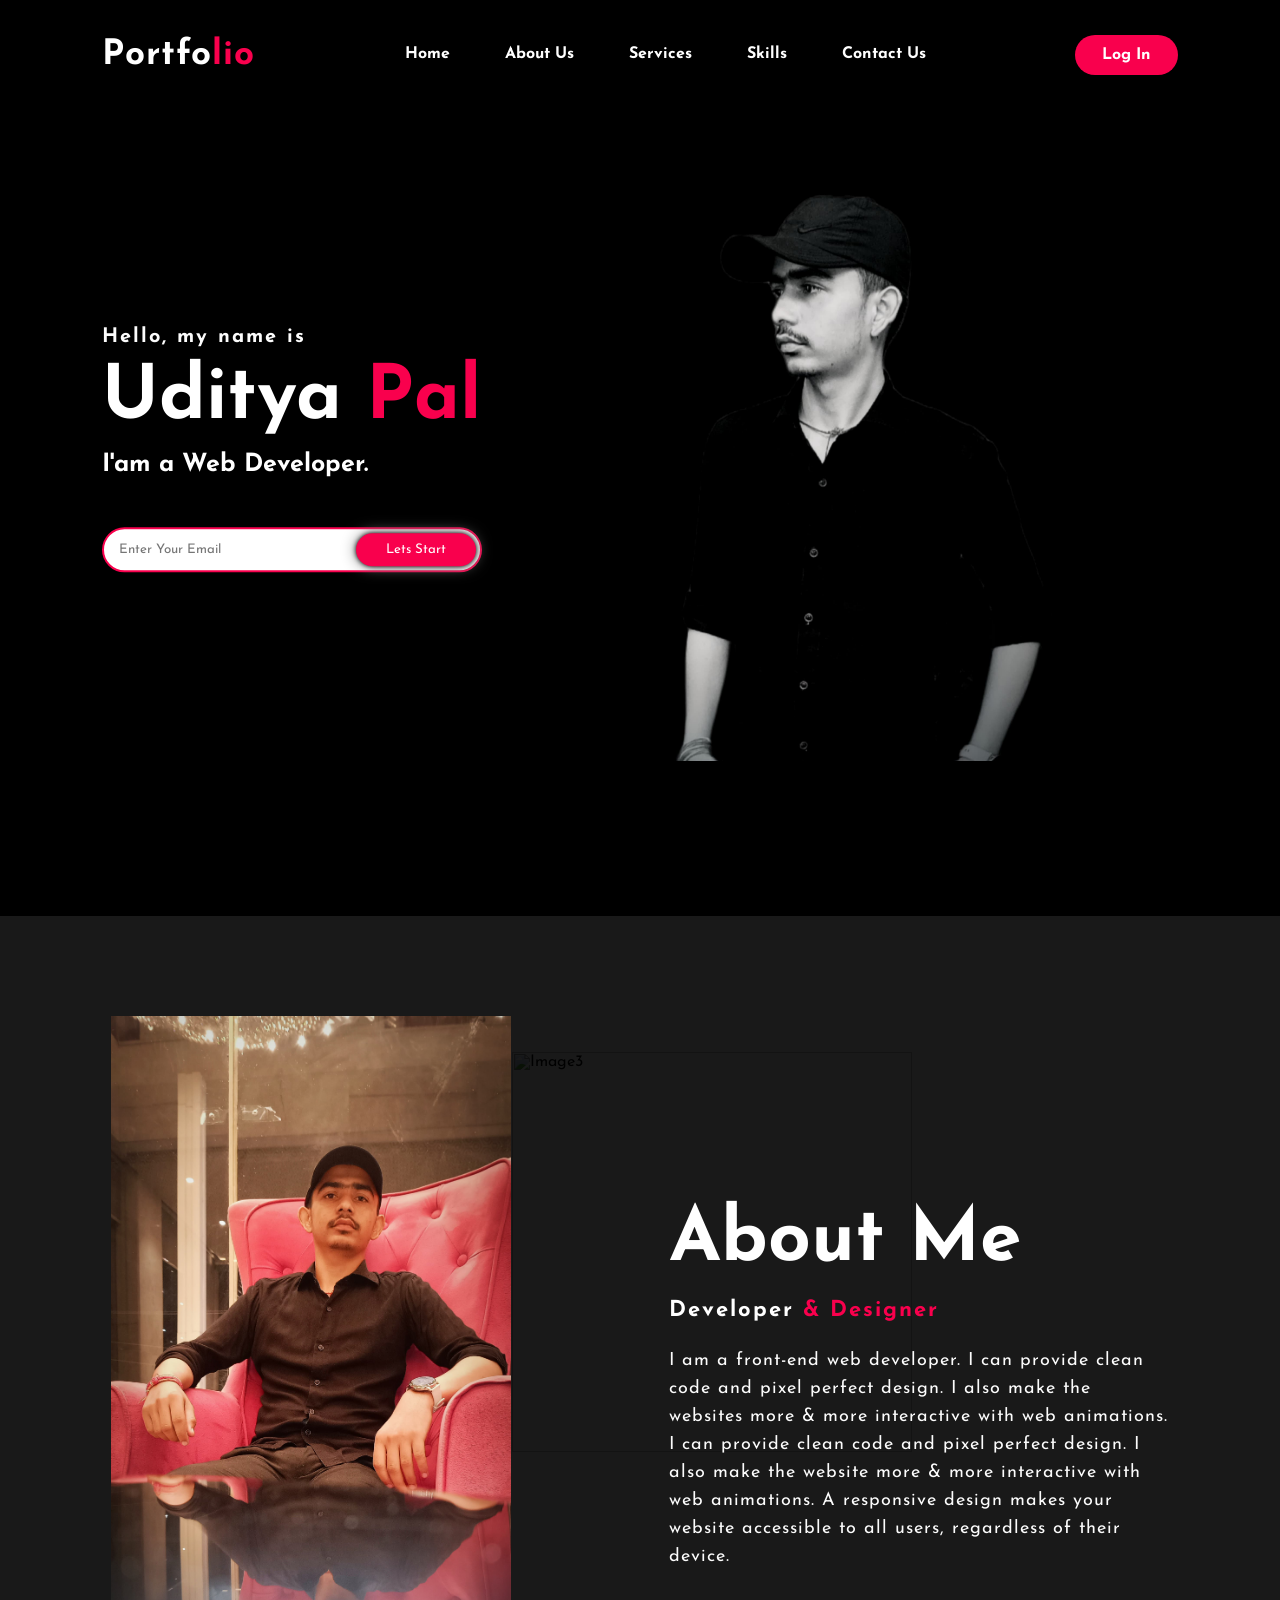
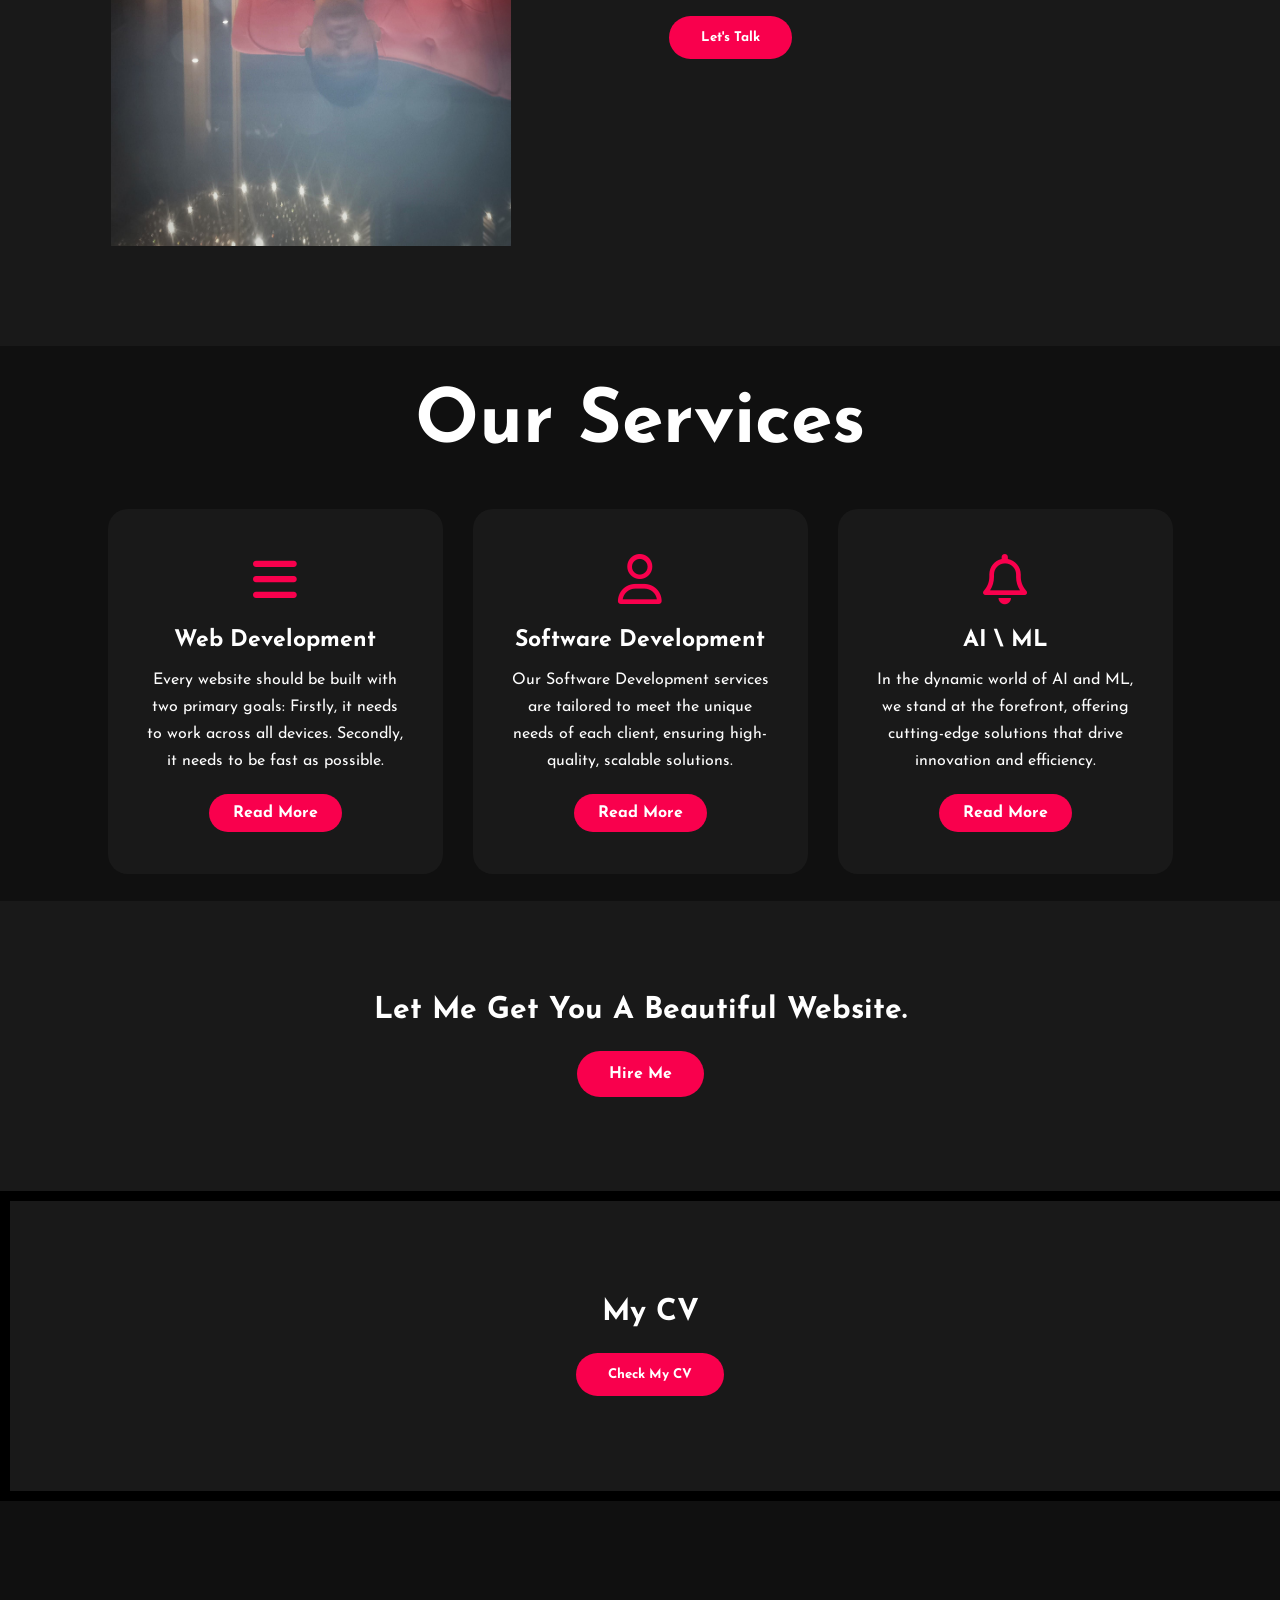
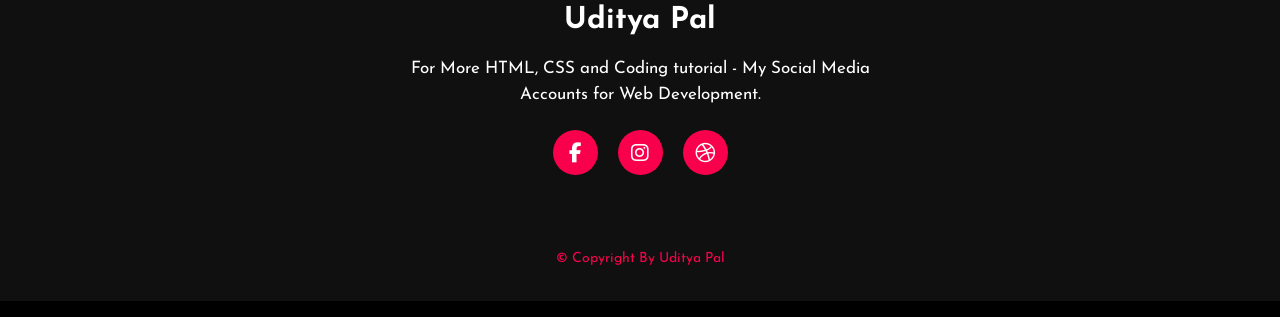
==== commit e365f941: "improving portfolio" ====
--- a/index.html
+++ b/index.html
@@ -157,161 +157,4 @@
   </body>
 </html>
 =======
-<!DOCTYPE html>
-<html lang="en">
-  <head>
-    <meta charset="UTF-8" />
-    <meta name="viewport" content="width=device-width, initial-scale=1.0" />
-    <meta name="description" content="MY PORTFOLIO WEBSITE" />
-    <title>MY PORTFOLIO WEBSITE</title>
-    <link rel="stylesheet" href="style.css" />
-    <link rel="preconnect" href="https://fonts.googleapis.com" />
-    <link rel="preconnect" href="https://fonts.gstatic.com" crossorigin />
-    <link
-      href="https://fonts.googleapis.com/css2?family=Josefin+Sans:ital,wght@0,100;0,200;0,300;0,400;0,500;0,600;0,700;1,100;1,200;1,300;1,400;1,500;1,600;1,700&display=swap"
-      rel="stylesheet"
-    />
-    <link
-      rel="stylesheet"
-      href="https://cdnjs.cloudflare.com/ajax/libs/font-awesome/6.5.1/css/all.min.css"
-      integrity="sha512-DTOQO9RWCH3ppGqcWaEA1BIZOC6xxalwEsw9c2QQeAIftl+Vegovlnee1c9QX4TctnWMn13TZye+giMm8e2LwA=="
-      crossorigin="anonymous"
-      referrerpolicy="no-referrer"
-    />
-  </head>
-  <body>
-    <div class="hero" id="Home">
-      <nav>
-        <h2 class="logo">Portfo<span>lio</span></h2>
-        <ul>
-          <li><a href="#Home">Home</a></li>
-          <li><a href="#About">About Us</a></li>
-          <li><a href="#services">Services</a></li>
-          <li><a href="skill.html">Skills</a></li>
-          <li><a href="#">Contact Us</a></li>
-        </ul>
-        <a href="login.html" target="_blank" class="btn">Log In</a>
-      </nav>
-      <div class="content">
-        <h4>Hello, my name is</h4>
-        <h1>Uditya <span>Pal</span></h1>
-        <h3>I'am a Web Developer.</h3>
-        <div class="newsletter">
-          <form>
-            <input
-              type="email"
-              name="email"
-              id="mail"
-              placeholder="Enter Your Email"
-            />
-            <input type="submit" name="submit" value="Lets Start" />
-          </form>
-        </div>
-      </div>
-    </div>
-    <!-- About Section  -->
-    <section class="about" id="About">
-      <div class="main">
-        <img src="image2.jpg" alt="image2" />
-        <img
-          id="image3"
-          src="https://encrypted-tbn0.gstatic.com/images?q=tbn:ANd9GcSW08mKrQ0xqwx54o-N0h3GNaSxqOYgHWDZ5w&usqp=CAU"
-          alt="Image3"
-        />
-        <div class="about-text">
-          <h2>About Me</h2>
-          <h5>Developer <span>& Designer</span></h5>
-          <p>
-            I am a front-end web developer. I can provide clean code and pixel
-            perfect design. I also make the websites more & more interactive
-            with web animations. I can provide clean code and pixel perfect
-            design. I also make the website more & more interactive with web
-            animations. A responsive design makes your website accessible to all
-            users, regardless of their device.
-          </p>
-          <button type="button">Let's Talk</button>
-        </div>
-      </div>
-    </section>
 
-    <!-- Services section -->
-    <section>
-      <div class="services" id="services">
-        <div class="title">
-          <h2>Our Services</h2>
-        </div>
-        <div class="box">
-          <div class="card">
-         
-            <i class="fa-solid fa-bars"></i>
-            <h5>Web Development</h5>
-            <div class="para">
-              <p>
-                Every website should be built with two primary goals: Firstly,
-                it needs to work across all devices. Secondly, it needs to be
-                fast as possible.
-              </p>
-              <p style="text-align: center">
-                <a href="#" class="button">Read More</a>
-              </p>
-            </div>
-          </div>
-          <div class="card">
-            <i class="fa-regular fa-user"></i>
-            <h5>Software Development</h5>
-            <div class="para">
-              <p>
-                Our Software Development services are tailored to meet the unique needs of each client, ensuring high-quality, scalable solutions.
-              </p>
-              <p style="text-align: center">
-                <a href="#" class="button">Read More</a>
-              </p>
-            </div>
-          </div>
-          <div class="card">
-            <i class="fa-regular fa-bell"></i>
-            <h5>AI \ ML</h5>
-            <div class="para">
-              <p>
-                In the dynamic world of AI and ML, we stand at the forefront, offering cutting-edge solutions that drive innovation and efficiency.
-              </p>
-              <p style="text-align: center">
-                <a href="#" class="button">Read More</a>
-              </p>
-            </div>
-          </div>
-        </div>
-      </div>
-    </section>
-    <!-- Contact me  -->
-
-    <div class="contact-me">
-      <p>Let Me Get You A Beautiful Website.</p>
-      <a href="#" class="button-two">Hire Me</a>
-    </div>
-    <div class="My-cv">
-      <p>My CV</p>
-      <button class="button-two" onclick="window.open('Resume.pdf')">
-        Check My CV
-      </button>
-    </div>
-
-    <!-- Footer  -->
-
-    <footer>
-      <p>Uditya Pal</p>
-      <p>
-        For More HTML, CSS and Coding tutorial - My Social Media Accounts for
-        Web Development.
-      </p>
-      <div class="social">
-        <a href="#"><i class="fa-brands fa-facebook-f"></i></a>
-        <a href="#"><i class="fa-brands fa-instagram"></i></a>
-        <a href="#"><i class="fa-brands fa-dribbble"></i></a>
-      </div>
-      <p class="end">&copy; Copyright By Uditya Pal</p>
-    </footer>
-    <script src="script.js"></script>
-  </body>
-</html>
->>>>>>> 70adc6c107f66bb4c1bd377ada9e44c738a33cc6
--- a/style.css
+++ b/style.css
@@ -1,4 +1,3 @@
-<<<<<<< HEAD
 * {
     margin: 0;
     padding: 0;
@@ -108,7 +107,7 @@
 
 h1 {
     color: white;
-    margin: 4%, 0%, 4%, 0%;
+    margin: 4% 0% 4% 0%;
     font-size: 75px;
 }
 
@@ -178,7 +177,7 @@
 }
 
 .main {
-    width:100vw;
+    width: 100vw;
     max-width: 95%;
     margin: 0 auto;
     display: flex;
@@ -186,14 +185,14 @@
     justify-content: space-around;
 }
 
-#image3{
+#image3 {
     mix-blend-mode: multiply;
-    /* filter: contrast(1); */
     position: absolute;
     left: 40%;
     z-index: 1;
     margin-bottom: 28%;
 }
+
 .about-text h2 {
     position: relative;
     color: white;
@@ -292,6 +291,7 @@
     font-size: 23px;
     margin-bottom: 15px;
 }
+
 .para p {
     color: #fcfcfc;
     font-size: 16px;
@@ -441,6 +441,7 @@
     font-size: 14px;
 }
 
+/* Media Queries */
 @media screen and (max-width: 768px) {
     body {
         overflow-x: hidden;
@@ -560,9 +561,9 @@
 }
 
 @media screen and (max-width: 480px) {
-    body{
+    body {
         min-height: 100vh;
-       width: 100vw;   
+        width: 100vw;   
         overflow-x: hidden;
     }
     .hero {
@@ -663,670 +664,4 @@
     .end {
         font-size: 10px;
     }
-=======
-* {
-    margin: 0;
-    padding: 0;
-    box-sizing: border-box;
-    font-family: 'Josefin Sans', sans-serif;
-}
-
-body {
-    background-color: #000000;
-    height: 100vh;
-    width: 100vw;
-    overflow-x: hidden;
-}
-
-.hero {
-    height: 100vh;
-    width: 100vw;
-    background-image: url(Image-1.jpg);
-    background-size: 69vw;
-    background-position: center;
-    background-repeat: no-repeat;
-    object-fit: contain;
-    overflow-x: hidden;
-}
-
-nav {
-    display: flex;
-    align-items: center;
-    justify-content: space-between;
-    padding-top: 1.5%;
-    padding-right: 8%;
-    padding-left: 8%;
-}
-
-.logo {
-    color: white;
-    font-size: 35px;
-    letter-spacing: 1px;
-    cursor: pointer;
-}
-
-.logo span {
-    color: #f9004d;
-}
-
-nav ul li {
-    list-style-type: none;
-    display: inline-block;
-    padding: 10px 25px;
-}
-
-nav ul li a {
-    color: white;
-    text-decoration: none;
-    font-weight: bold;
-    text-transform: capitalize;
-}
-
-li a::after {
-    content: '';
-    display: flex;
-    width: 100%;
-    height: 2px;
-    background-color: rgb(255, 0, 0);
-    border-radius: 5px;
-    left: 0;
-    top: 17px;
-    transform-origin: right;
-    transform: scaleX(0);
-    transition: transform 0.5s;
-}
-
-li a:hover::after {
-    transform-origin: left;
-    transform: scaleX(1);
-}
-
-nav ul li a:hover {
-    color: #f9004d;
-    transition: 0.4s;
-}
-
-.btn {
-    background-color: #f9004d;
-    color: white;
-    text-decoration: none;
-    border: 2px solid transparent;
-    font-weight: bold;
-    border-radius: 30px;
-    padding: 10px 25px;
-    transition: 0.4s;
-}
-
-.btn:hover {
-    transform: scale(1.2);
-    color: red;
-    background-color: white;
-    text-shadow: 2px 2px 10px rgba(68, 68, 66, 0.386);
-}
-
-.content {
-    position: absolute;
-    top: 50%;
-    left: 8%;
-    transform: translateY(-50%);
-}
-
-h1 {
-    color: white;
-    margin: 4%, 0%, 4%, 0%;
-    font-size: 75px;
-}
-
-h3 {
-    color: white;
-    font-size: 25px;
-    margin-bottom: 50px;
-}
-
-h4 {
-    color: #fcfcfc;
-    letter-spacing: 2px;
-    font-size: 20px;
-}
-
-.newsletter form {
-    width: 380px;
-    max-width: 100%;
-    position: relative;
-}
-
-.newsletter form input:first-child {
-    display: inline-block;
-    width: 100%;
-    padding: 14px 130px 14px 15px;
-    border: 2px solid #f9004d;
-    outline: none;
-    border-radius: 30px;
-}
-
-.newsletter form input:nth-child(2) {
-    position: absolute;
-    display: inline-block;
-    outline: none;
-    border: none;
-    padding: 10px 30px;
-    border-radius: 30px;
-    background-color: #f9004d;
-    color: white;
-    box-shadow: 0px 0px 5px #000, 0px 0px 15px #858585;
-    top: 6px;
-    right: 6px;
-    cursor: pointer;
-}
-
-.newsletter form input:nth-child(2):hover {
-    background-color: rgb(198, 36, 74);
-}
-
-.content h1 span {
-    color: #f9004d;
-}
-
-.about {
-    width: 100%;
-    padding: 100px 0px;
-    background-color: #191919;
-}
-
-.about img {
-    height: auto;
-    width: 400px;
-}
-
-.about-text {
-    width: 500px;
-}
-
-.main {
-    width:100vw;
-    max-width: 95%;
-    margin: 0 auto;
-    display: flex;
-    align-items: center;
-    justify-content: space-around;
-}
-
-#image3{
-    mix-blend-mode: multiply;
-    /* filter: contrast(1); */
-    position: absolute;
-    left: 40%;
-    z-index: 1;
-    margin-bottom: 28%;
-}
-.about-text h2 {
-    position: relative;
-    color: white;
-    font-size: 75px;
-    z-index: 2;
-    text-transform: capitalize;
-    margin-bottom: 20px;
-}
-
-.about-text h5 {
-    position: relative;
-    z-index: 2;
-    color: white;
-    letter-spacing: 2px;
-    font-size: 22px;
-    margin-bottom: 25px;
-    text-transform: capitalize;
-}
-
-.about-text h5 span {
-    position: relative;
-    color: #f9004d;
-    z-index: 2;
-}
-
-.about-text p {
-    color: #fcfcfc;
-    position: relative;
-    letter-spacing: 1px;
-    z-index: 2;
-    line-height: 28px;
-    font-size: 18px;
-    margin-bottom: 45px;
-}
-
-button {
-    background-color: #f9004d;
-    color: white;
-    text-decoration: none;
-    border: 2px solid transparent;
-    font-weight: bold;
-    padding: 13px 30px;
-    border-radius: 30px;
-    transition: 0.4s;
-}
-
-button:hover {
-    background-color: transparent;
-    border: 2px solid #f9004d;
-    cursor: pointer;
-}
-
-.services {
-    background-color: #101010;
-    width: 100vw;
-    padding: 10px 0px;
-}
-
-.title h2 {
-    color: white;
-    font-size: 75px;
-    width: 1130px;
-    margin: 30px auto;
-    text-align: center;
-}
-
-.box {
-    display: flex;
-    justify-content: center;
-    align-items: center;
-    min-height: 400px;
-}
-
-.card {
-    height: 365px;
-    width: 335px;
-    padding: 20px 35px;
-    background: #191919;
-    border-radius: 20px;
-    margin: 15px;
-    position: relative;
-    overflow: hidden;
-    text-align: center;
-}
-
-.card i {
-    color: #f9004d;
-    font-size: 50px;
-    margin: 25px 0px;
-    display: block;
-    text-align: center;
-}
-
-.card h5 {
-    color: white;
-    font-size: 23px;
-    margin-bottom: 15px;
-}
-.para p {
-    color: #fcfcfc;
-    font-size: 16px;
-    margin-bottom: 25px;
-    line-height: 27px;
-}
-
-.card .button {
-    background-color: #f9004d;
-    color: white;
-    text-decoration: none;
-    border: 2px solid transparent;
-    font-weight: bold;
-    padding: 9px 22px;
-    border-radius: 30px;
-    transition: 0.4s;
-}
-
-.card .button:hover {
-    background-color: transparent;
-    border: 2px solid #f9004d;
-    cursor: pointer;
-}
-
-.contact-me {
-    width: 100%;
-    height: 290px;
-    background: #191919;
-    display: flex;
-    justify-content: center;
-    align-items: center;
-    flex-direction: column;
-}
-
-.contact-me p {
-    color: white;
-    font-size: 30px;
-    font-weight: bold;
-    margin-bottom: 25px;
-}
-
-.contact-me .button-two {
-    background-color: #f9004d;
-    color: white;
-    text-decoration: none;
-    border: 2px solid transparent;
-    font-weight: bold;
-    padding: 13px 30px;
-    border-radius: 30px;
-    transition: 0.4s;
-}
-
-.contact-me .button-two:hover {
-    background-color: transparent;
-    border: 2px solid #f9004d;
-    cursor: pointer;
-}
-
-.My-cv {
-    width: 100%;
-    height: 290px;
-    background: #191919;
-    display: flex;
-    justify-content: center;
-    align-items: center;
-    flex-direction: column;
-    margin: 10px;
-}
-
-.My-cv p {
-    color: white;
-    font-size: 30px;
-    font-weight: bold;
-    margin-bottom: 25px;
-}
-
-.My-cv .button-two {
-    background-color: #f9004d;
-    color: white;
-    text-decoration: none;
-    border: 2px solid transparent;
-    font-weight: bold;
-    padding: 13px 30px;
-    border-radius: 30px;
-    transition: 0.4s;
-}
-
-.My-cv .button-two:hover {
-    background-color: transparent;
-    border: 2px solid #f9004d;
-    cursor: pointer;
-}
-
-footer {
-    position: relative;
-    width: 100%;
-    height: 400px;
-    background: #101010;
-    display: flex;
-    flex-direction: column;
-    align-items: center;
-    justify-content: center;
-}
-
-footer p:nth-child(1) {
-    font-size: 30px;
-    font-weight: bold;
-    color: white;
-    margin-bottom: 20px;
-}
-
-footer p:nth-child(2) {
-    color: white;
-    font-size: 17px;
-    width: 500px;
-    text-align: center;
-    line-height: 26px;
-}
-
-.social {
-    display: flex;
-}
-
-.social a {
-    width: 45px;
-    height: 45px;
-    display: flex;
-    align-items: center;
-    justify-content: center;
-    background: #f9004d;
-    border-radius: 50%;
-    margin: 22px 10px;
-    color: white;
-    text-decoration: none;
-    font-size: 20px;
-}
-
-.social a:hover {
-    transform: scale(1.3);
-    transition: 0.3s;
-}
-
-.end {
-    position: absolute;
-    color: #f9004d;
-    bottom: 35px;
-    font-size: 14px;
-}
-
-@media screen and (max-width: 768px) {
-    body {
-        overflow-x: hidden;
-    }
-    .hero {
-        background-size: 100vw;
-        overflow-x: hidden;
-    }
-
-    nav {
-        padding-right: 5%;
-        padding-left: 5%;
-    }
-
-    .content {
-        left: 5%;
-    }
-
-    .about {
-        padding: 50px 0px;
-    }
-
-    .about img {
-        width: 300px;
-    }
-
-    .about-text {
-        width: 400px;
-    }
-
-    .main {
-        flex-direction: column;
-    }
-
-    .about-text h2 {
-        font-size: 50px;
-    }
-
-    .about-text h5 {
-        font-size: 20px;
-    }
-
-    .about-text p {
-        font-size: 16px;
-    }
-
-    .services {
-        padding: 50px 0px;
-    }
-
-    .title h2 {
-        font-size: 50px;
-    }
-
-    .box {
-        flex-direction: column;
-    }
-
-    .card {
-        width: 100%;
-        margin: 10px 0px;
-    }
-
-    .card h5 {
-        font-size: 20px;
-    }
-
-    .para p {
-        font-size: 14px;
-    }
-
-    .contact-me {
-        height: 250px;
-    }
-
-    .contact-me p {
-        font-size: 25px;
-    }
-
-    .contact-me .button-two {
-        padding: 10px 25px;
-    }
-
-    .My-cv {
-        height: 250px;
-    }
-
-    .My-cv p {
-        font-size: 25px;
-    }
-
-    .My-cv .button-two {
-        padding: 10px 25px;
-    }
-
-    footer {
-        height: 350px;
-    }
-
-    footer p:nth-child(1) {
-        font-size: 25px;
-    }
-
-    footer p:nth-child(2) {
-        font-size: 15px;
-    }
-
-    .social a {
-        width: 40px;
-        height: 40px;
-        font-size: 18px;
-    }
-
-    .end {
-        font-size: 12px;
-    }
-}
-
-@media screen and (max-width: 480px) {
-    body{
-        min-height: 100vh;
-       width: 100vw;   
-        overflow-x: hidden;
-    }
-    .hero {
-        background-size: cover;
-    }
-
-    .logo {
-        font-size: 25px;
-    }
-
-    nav ul li {
-        padding: 5px 15px;
-    }
-
-    .btn {
-        padding: 8px 20px;
-    }
-
-    .content {
-        left: 3%;
-    }
-
-    h1 {
-        font-size: 50px;
-    }
-
-    h3 {
-        font-size: 20px;
-    }
-
-    .about img {
-        width: 250px;
-    }
-
-    .about-text {
-        width: 300px;
-    }
-
-    .about-text h2 {
-        font-size: 40px;
-    }
-
-    .about-text h5 {
-        font-size: 18px;
-    }
-
-    .about-text p {
-        font-size: 14px;
-    }
-
-    .title h2 {
-        font-size: 40px;
-        justify-content: center;
-    }
-
-    .card {
-        width: 90%;
-    }
-
-    .card h5 {
-        font-size: 18px;
-    }
-
-    .para p {
-        font-size: 12px;
-    }
-
-    .contact-me p {
-        font-size: 20px;
-    }
-
-    .contact-me .button-two {
-        padding: 8px 20px;
-    }
-
-    .My-cv p {
-        font-size: 20px;
-    }
-
-    .My-cv .button-two {
-        padding: 8px 20px;
-    }
-
-    footer p:nth-child(1) {
-        font-size: 20px;
-    }
-
-    footer p:nth-child(2) {
-        font-size: 14px;
-    }
-
-    .social a {
-        width: 35px;
-        height: 35px;
-        font-size: 16px;
-    }
-
-    .end {
-        font-size: 10px;
-    }
->>>>>>> 70adc6c107f66bb4c1bd377ada9e44c738a33cc6
 }
